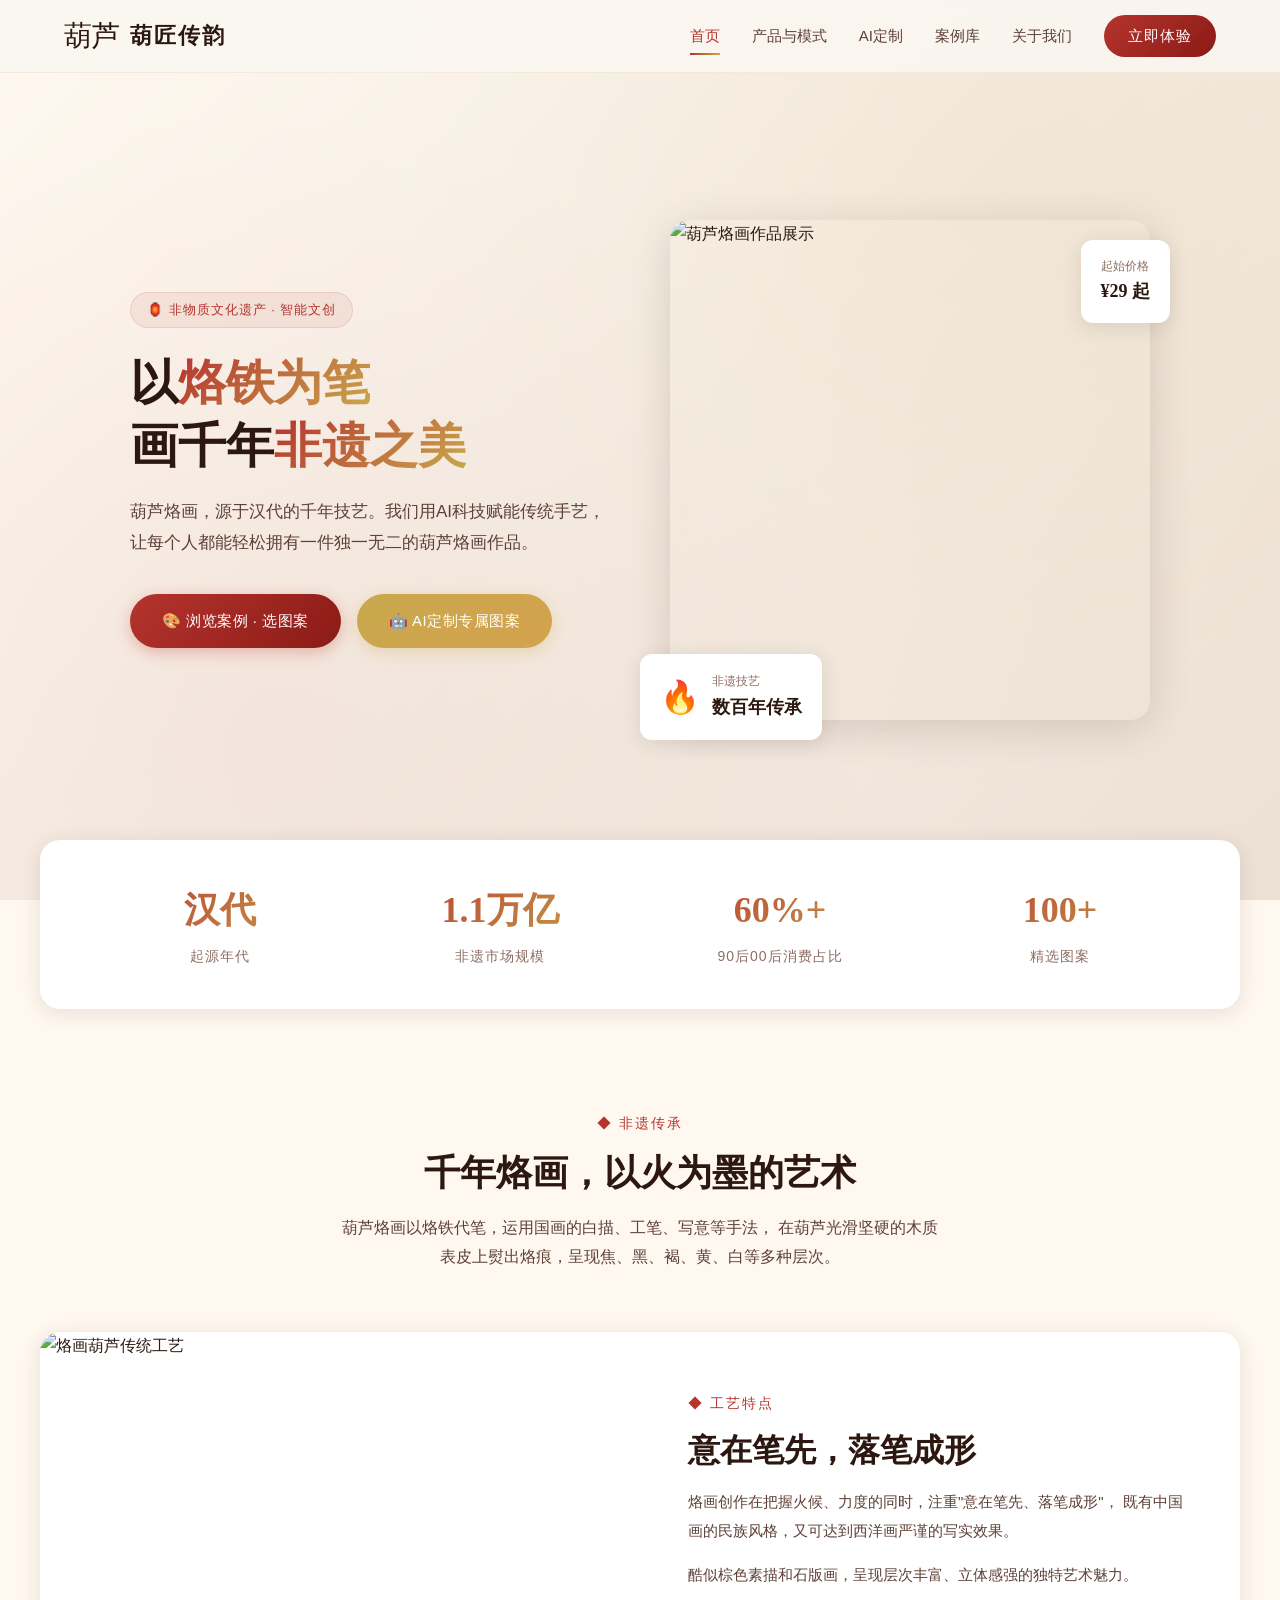
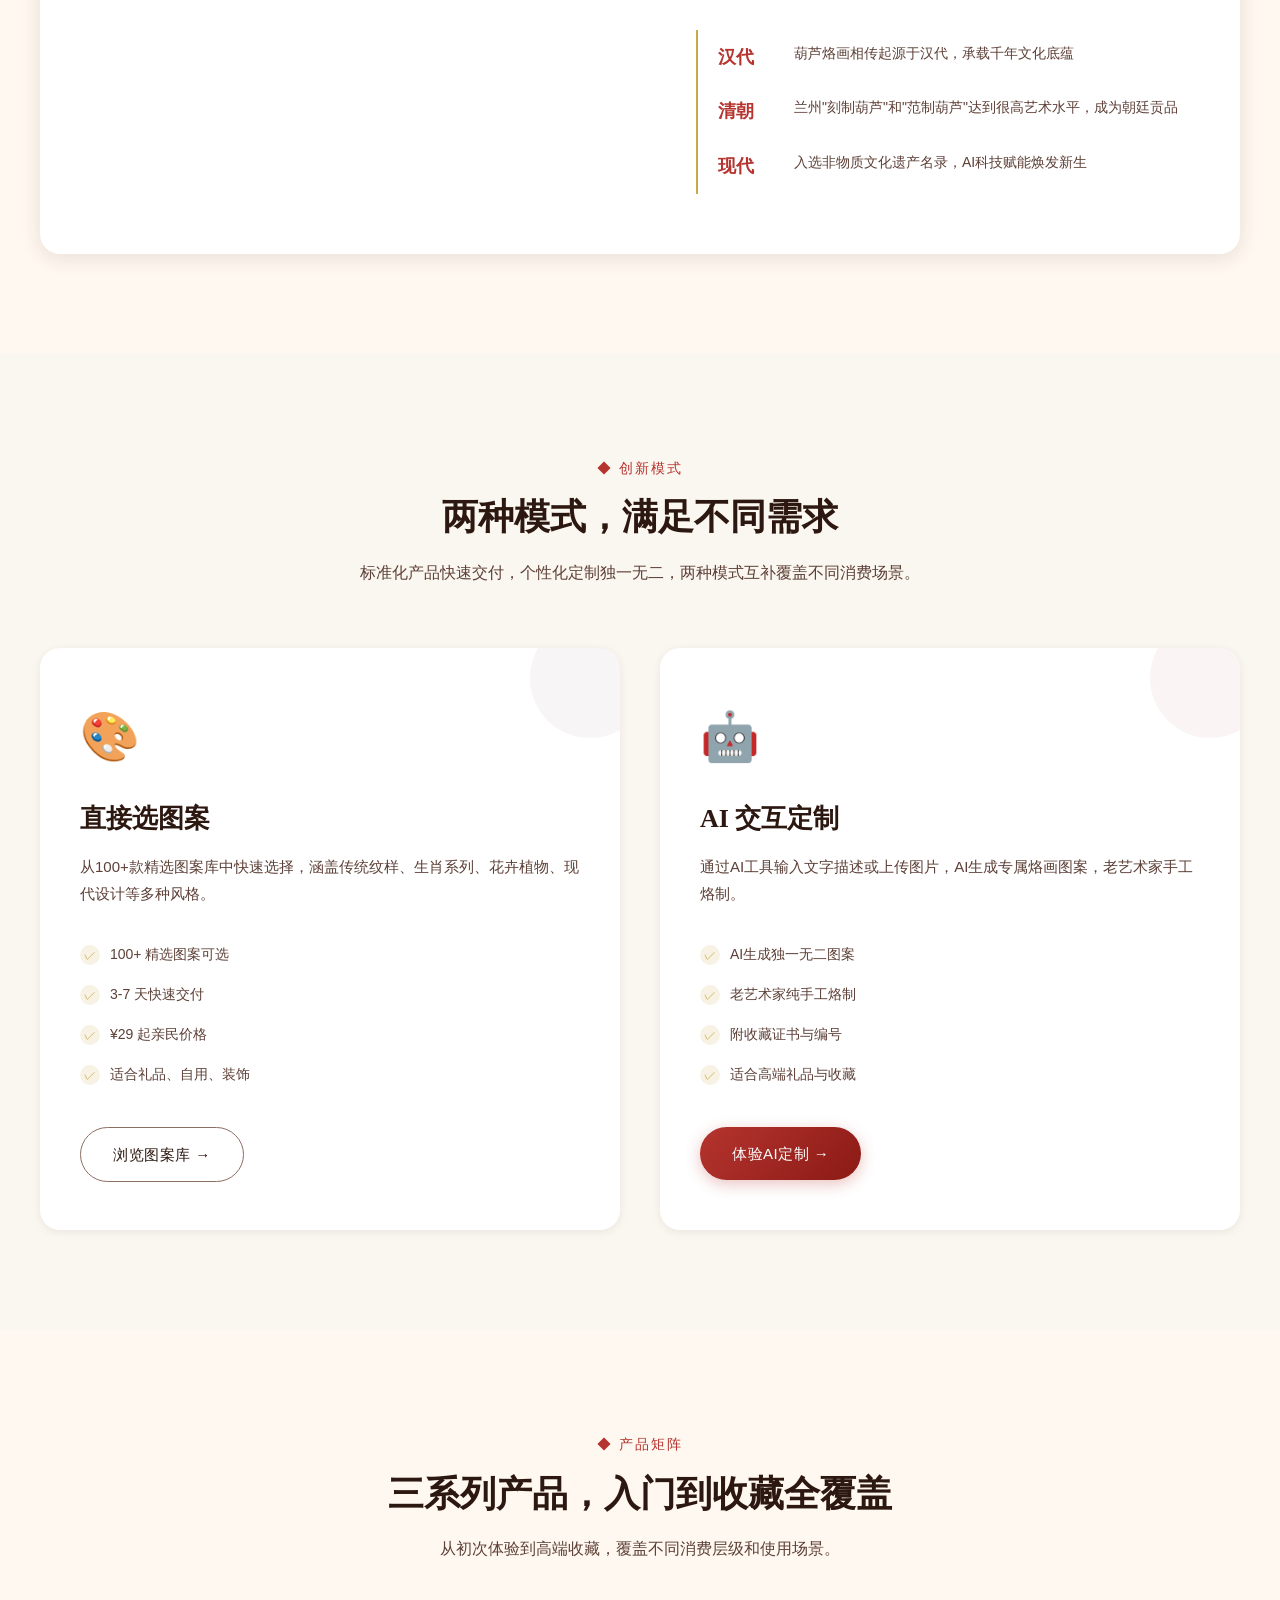
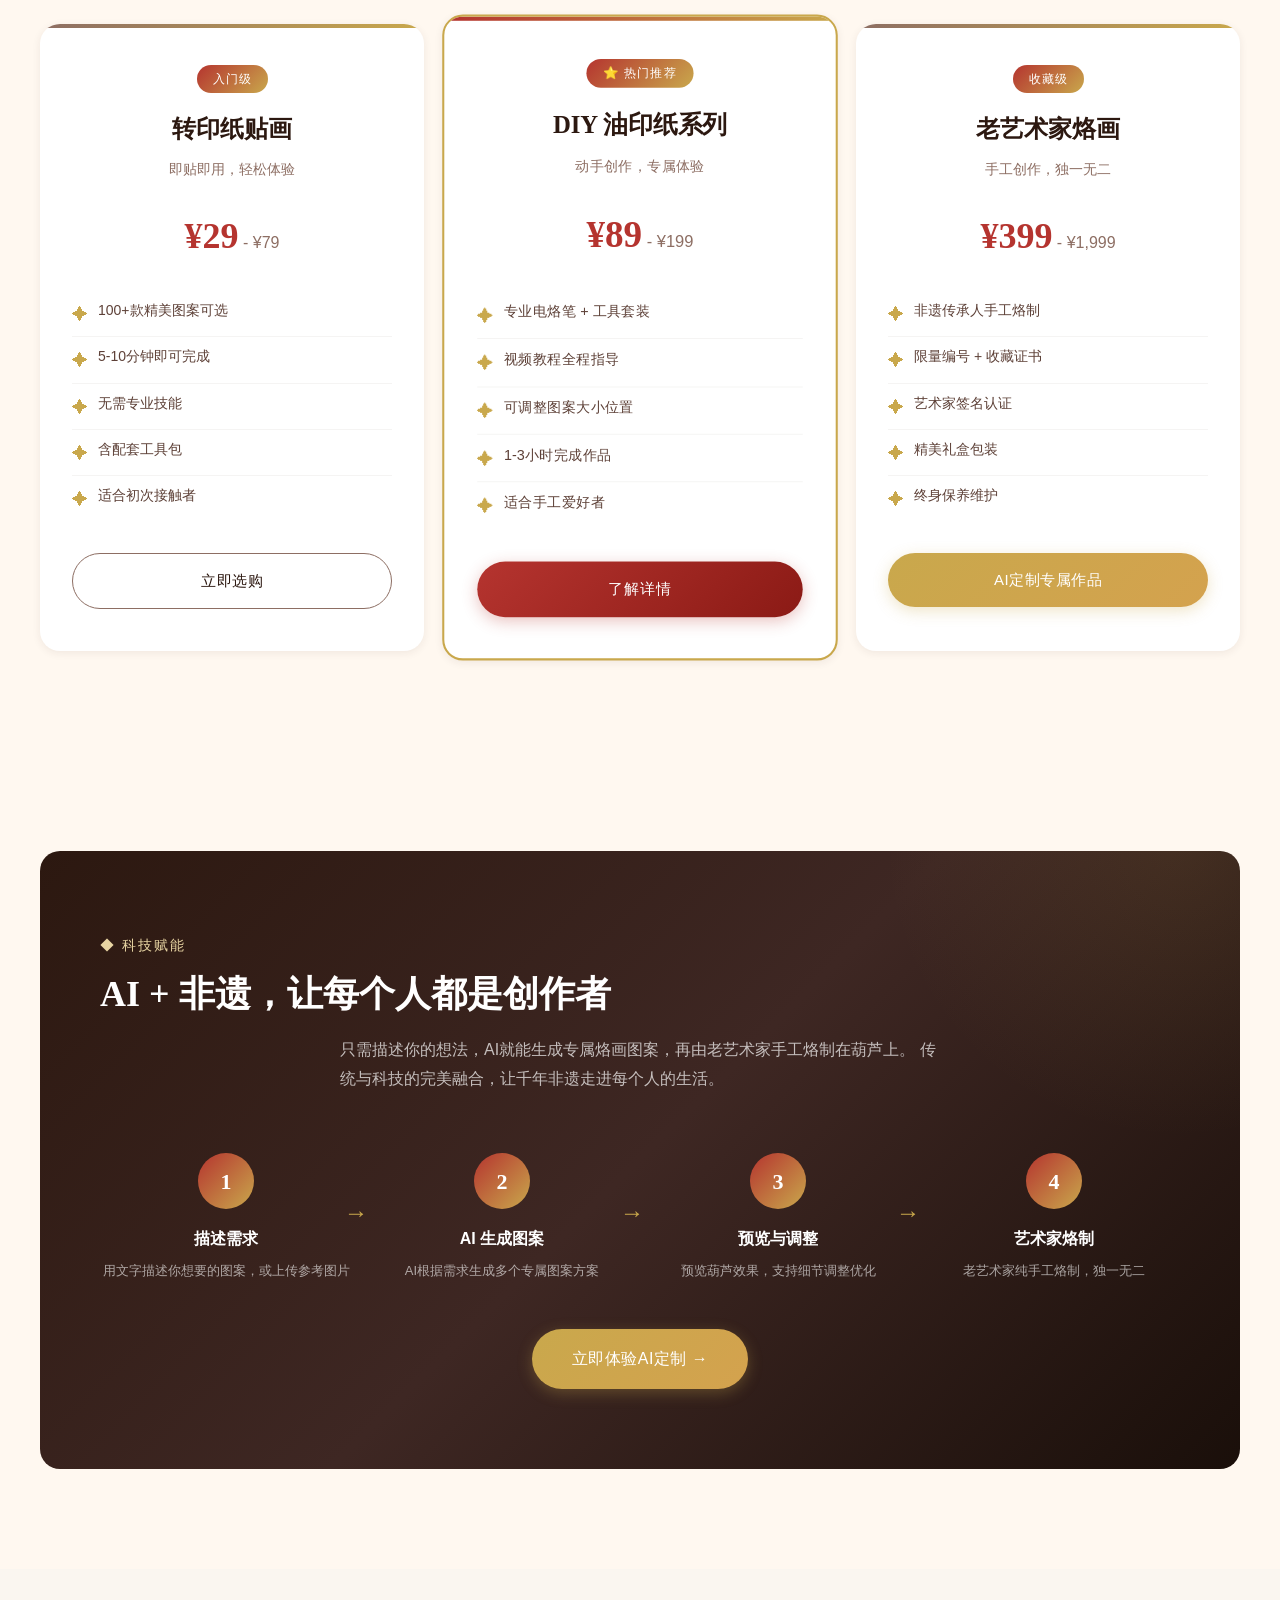
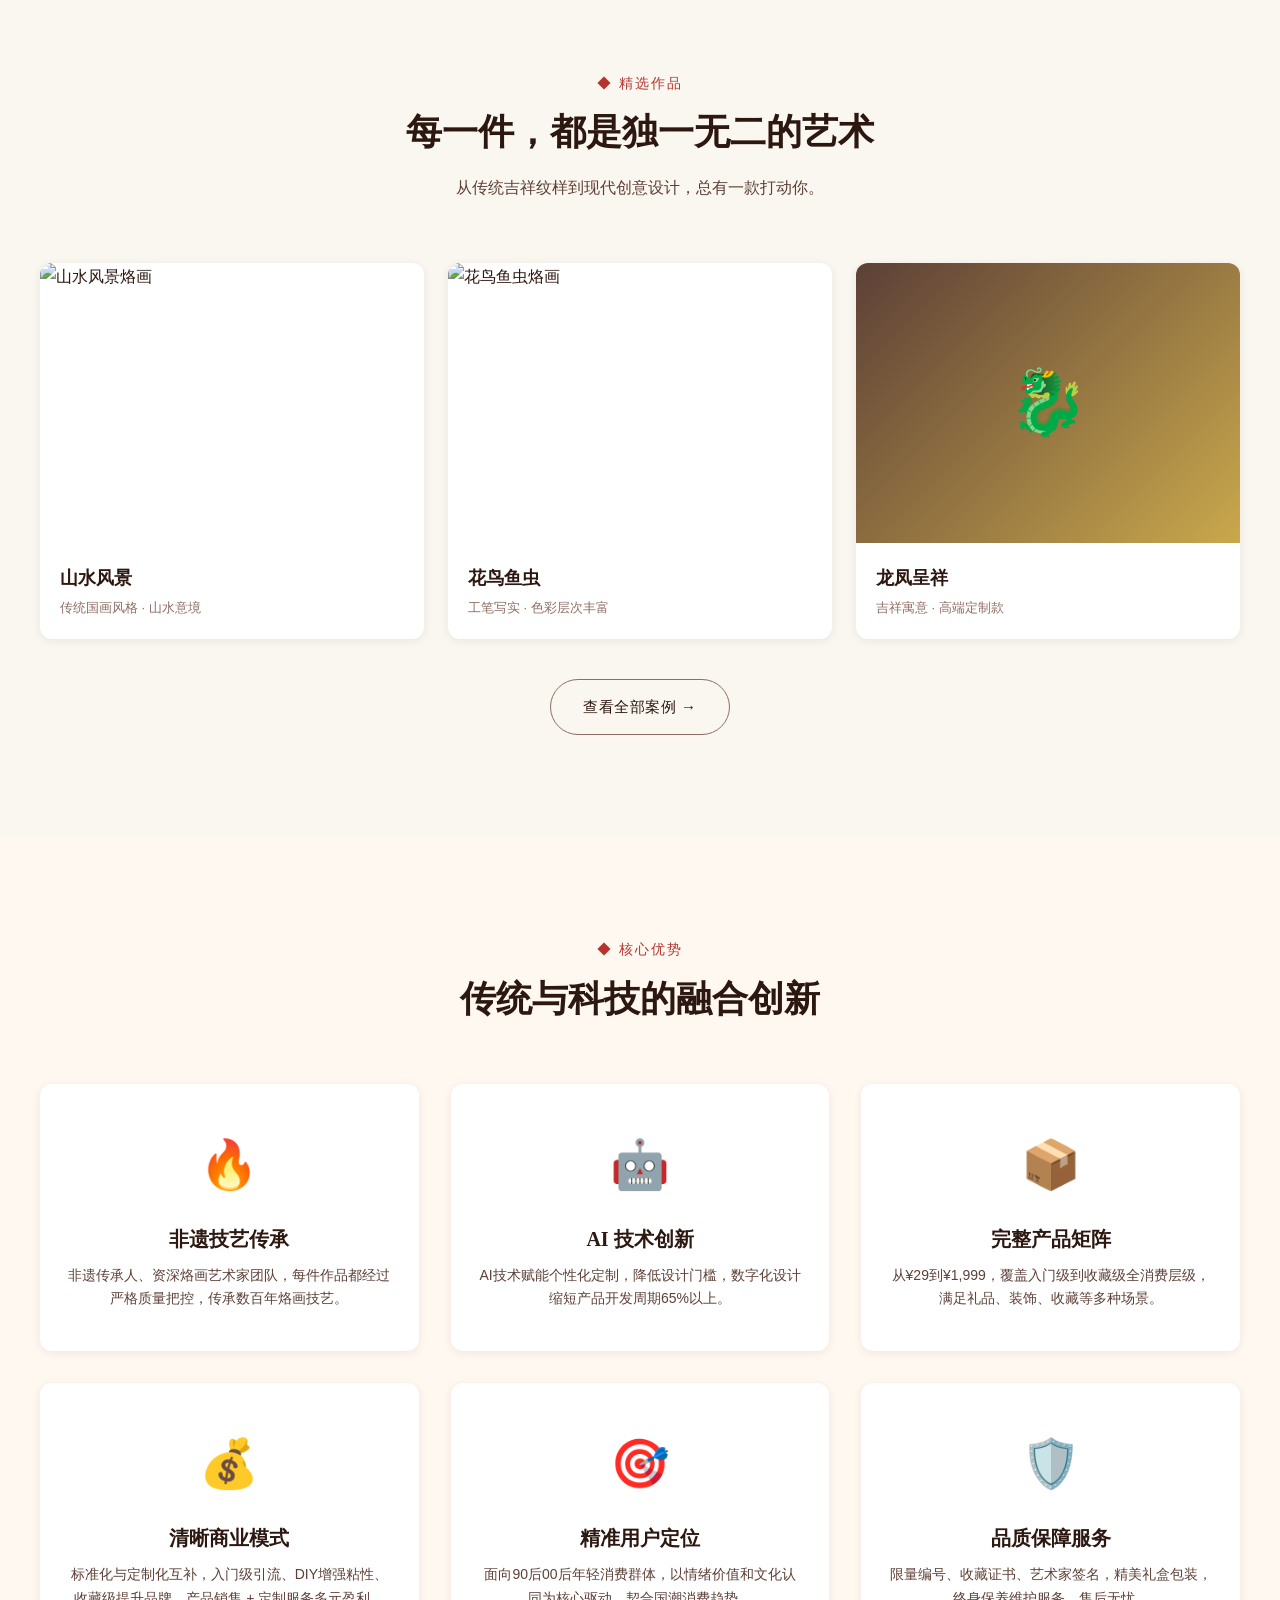
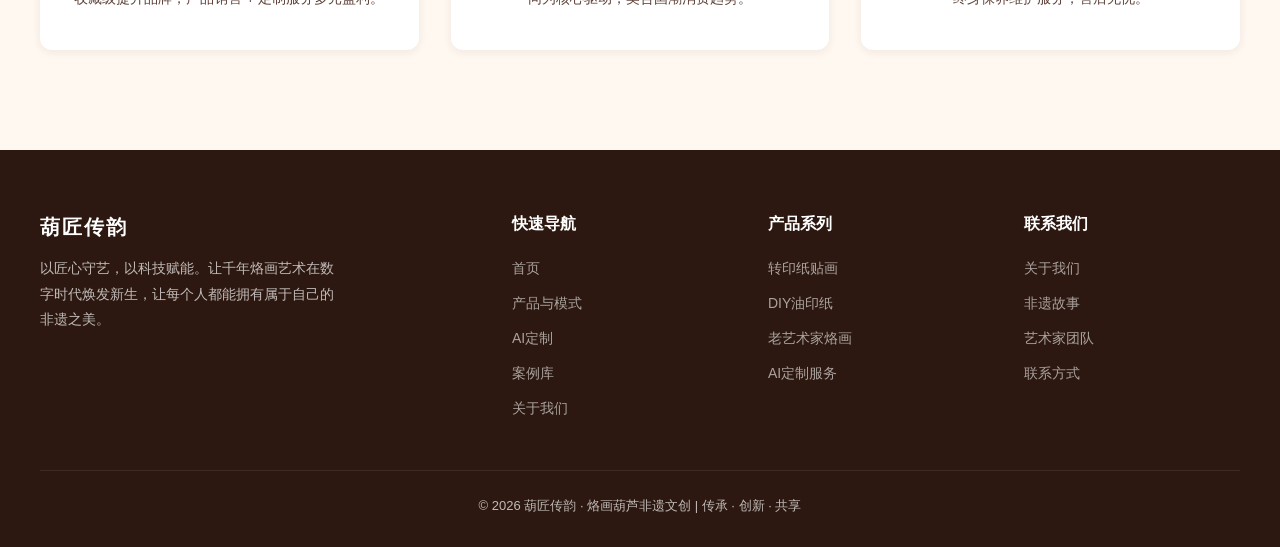
==== index.html @ 47df0117 "初始提交：葫匠传韵网站" ====
<!DOCTYPE html>
<html lang="zh-CN">
<head>
  <meta charset="UTF-8">
  <meta name="viewport" content="width=device-width, initial-scale=1.0">
  <title>烙画葫芦 - 葫匠传韵 | 千年非遗 科技焕新</title>
  <meta name="description" content="葫芦烙画，源于汉代的千年非遗技艺。以烙铁为笔、高温为墨，将传统技艺与AI科技融合，让每个人都能拥有属于自己的非遗之美。">
  <link rel="stylesheet" href="css/style.css">
</head>
<body>

  <!-- 导航栏 -->
  <nav class="navbar" id="navbar">
    <div class="nav-container">
      <a href="index.html" class="nav-logo">
        <span class="logo-icon">葫芦</span>
        <span class="logo-text">葫匠传韵</span>
      </a>
      <div class="nav-links" id="navLinks">
        <a href="index.html" class="active">首页</a>
        <a href="products.html">产品与模式</a>
        <a href="ai-custom.html">AI定制</a>
        <a href="gallery.html">案例库</a>
        <a href="about.html">关于我们</a>
        <a href="ai-custom.html" class="nav-cta">立即体验</a>
      </div>
      <div class="hamburger" id="hamburger">
        <span></span>
        <span></span>
        <span></span>
      </div>
    </div>
  </nav>
  <div class="overlay" id="overlay"></div>

  <!-- Hero 区域 -->
  <section class="hero">
    <div class="hero-container">
      <div class="hero-content">
        <div class="hero-tag">🏮 非物质文化遗产 · 智能文创</div>
        <h1 class="hero-title">
          以<span class="highlight">烙铁为笔</span><br>
          画千年<span class="highlight">非遗之美</span>
        </h1>
        <p class="hero-subtitle">
          葫芦烙画，源于汉代的千年技艺。我们用AI科技赋能传统手艺，
          让每个人都能轻松拥有一件独一无二的葫芦烙画作品。
        </p>
        <div class="hero-buttons">
          <a href="gallery.html" class="btn btn-primary">🎨 浏览案例 · 选图案</a>
          <a href="ai-custom.html" class="btn btn-gold">🤖 AI定制专属图案</a>
        </div>
      </div>
      <div class="hero-image">
        <div class="hero-image-main">
          <img src="images/Traditional_Chinese_gourd_pyro_2026-04-16T12-28-01.png" alt="葫芦烙画作品展示">
        </div>
        <div class="hero-float-card card-1">
          <span class="card-icon">🔥</span>
          <div>
            <div class="card-label">非遗技艺</div>
            <div class="card-value">数百年传承</div>
          </div>
        </div>
        <div class="hero-float-card card-2">
          <div class="card-label">起始价格</div>
          <div class="card-value">¥29 起</div>
        </div>
      </div>
    </div>
  </section>

  <!-- 数据统计 -->
  <div class="stats-bar">
    <div class="stat-item">
      <div class="stat-value">汉代</div>
      <div class="stat-label">起源年代</div>
    </div>
    <div class="stat-item">
      <div class="stat-value">1.1万亿</div>
      <div class="stat-label">非遗市场规模</div>
    </div>
    <div class="stat-item">
      <div class="stat-value">60%+</div>
      <div class="stat-label">90后00后消费占比</div>
    </div>
    <div class="stat-item">
      <div class="stat-value">100+</div>
      <div class="stat-label">精选图案</div>
    </div>
  </div>

  <!-- 非遗文化故事 -->
  <section class="section" id="heritage">
    <div class="section-container">
      <div class="section-header fade-in">
        <div class="section-tag">◆ 非遗传承</div>
        <h2 class="section-title">千年烙画，以火为墨的艺术</h2>
        <p class="section-desc">
          葫芦烙画以烙铁代笔，运用国画的白描、工笔、写意等手法，
          在葫芦光滑坚硬的木质表皮上熨出烙痕，呈现焦、黑、褐、黄、白等多种层次。
        </p>
      </div>

      <div class="heritage-story fade-in">
        <div class="heritage-image">
          <img src="images/Traditional_Chinese_gourd_pyro_2026-04-16T12-28-41.png" alt="烙画葫芦传统工艺">
        </div>
        <div class="heritage-content">
          <div class="section-tag">◆ 工艺特点</div>
          <h2>意在笔先，落笔成形</h2>
          <p>
            烙画创作在把握火候、力度的同时，注重"意在笔先、落笔成形"，
            既有中国画的民族风格，又可达到西洋画严谨的写实效果。
          </p>
          <p>
            酷似棕色素描和石版画，呈现层次丰富、立体感强的独特艺术魅力。
          </p>

          <div class="heritage-timeline">
            <div class="timeline-item">
              <span class="era">汉代</span>
              <span class="desc">葫芦烙画相传起源于汉代，承载千年文化底蕴</span>
            </div>
            <div class="timeline-item">
              <span class="era">清朝</span>
              <span class="desc">兰州"刻制葫芦"和"范制葫芦"达到很高艺术水平，成为朝廷贡品</span>
            </div>
            <div class="timeline-item">
              <span class="era">现代</span>
              <span class="desc">入选非物质文化遗产名录，AI科技赋能焕发新生</span>
            </div>
          </div>
        </div>
      </div>
    </div>
  </section>

  <!-- 双模式介绍 -->
  <section class="section" style="background: var(--ivory);">
    <div class="section-container">
      <div class="section-header fade-in">
        <div class="section-tag">◆ 创新模式</div>
        <h2 class="section-title">两种模式，满足不同需求</h2>
        <p class="section-desc">
          标准化产品快速交付，个性化定制独一无二，两种模式互补覆盖不同消费场景。
        </p>
      </div>

      <div class="mode-section">
        <div class="mode-card mode-traditional fade-in">
          <div class="mode-icon">🎨</div>
          <h3 class="mode-title">直接选图案</h3>
          <p class="mode-desc">
            从100+款精选图案库中快速选择，涵盖传统纹样、生肖系列、花卉植物、现代设计等多种风格。
          </p>
          <ul class="mode-features">
            <li><span class="check">✓</span> 100+ 精选图案可选</li>
            <li><span class="check">✓</span> 3-7 天快速交付</li>
            <li><span class="check">✓</span> ¥29 起亲民价格</li>
            <li><span class="check">✓</span> 适合礼品、自用、装饰</li>
          </ul>
          <a href="gallery.html" class="btn btn-outline">浏览图案库 →</a>
        </div>

        <div class="mode-card mode-ai fade-in">
          <div class="mode-icon">🤖</div>
          <h3 class="mode-title">AI 交互定制</h3>
          <p class="mode-desc">
            通过AI工具输入文字描述或上传图片，AI生成专属烙画图案，老艺术家手工烙制。
          </p>
          <ul class="mode-features">
            <li><span class="check">✓</span> AI生成独一无二图案</li>
            <li><span class="check">✓</span> 老艺术家纯手工烙制</li>
            <li><span class="check">✓</span> 附收藏证书与编号</li>
            <li><span class="check">✓</span> 适合高端礼品与收藏</li>
          </ul>
          <a href="ai-custom.html" class="btn btn-primary">体验AI定制 →</a>
        </div>
      </div>
    </div>
  </section>

  <!-- 三产品矩阵 -->
  <section class="section">
    <div class="section-container">
      <div class="section-header fade-in">
        <div class="section-tag">◆ 产品矩阵</div>
        <h2 class="section-title">三系列产品，入门到收藏全覆盖</h2>
        <p class="section-desc">
          从初次体验到高端收藏，覆盖不同消费层级和使用场景。
        </p>
      </div>

      <div class="product-tiers fade-in">
        <!-- 入门级 -->
        <div class="tier-card">
          <div class="tier-badge">入门级</div>
          <h3 class="tier-name">转印纸贴画</h3>
          <p class="tier-subtitle">即贴即用，轻松体验</p>
          <div class="tier-price">
            <span class="amount">¥29</span>
            <span class="range">- ¥79</span>
          </div>
          <ul class="tier-features">
            <li><span class="icon">✦</span> 100+款精美图案可选</li>
            <li><span class="icon">✦</span> 5-10分钟即可完成</li>
            <li><span class="icon">✦</span> 无需专业技能</li>
            <li><span class="icon">✦</span> 含配套工具包</li>
            <li><span class="icon">✦</span> 适合初次接触者</li>
          </ul>
          <a href="gallery.html" class="btn btn-outline" style="width:100%;justify-content:center;">立即选购</a>
        </div>

        <!-- DIY级 -->
        <div class="tier-card featured">
          <div class="tier-badge">⭐ 热门推荐</div>
          <h3 class="tier-name">DIY 油印纸系列</h3>
          <p class="tier-subtitle">动手创作，专属体验</p>
          <div class="tier-price">
            <span class="amount">¥89</span>
            <span class="range">- ¥199</span>
          </div>
          <ul class="tier-features">
            <li><span class="icon">✦</span> 专业电烙笔 + 工具套装</li>
            <li><span class="icon">✦</span> 视频教程全程指导</li>
            <li><span class="icon">✦</span> 可调整图案大小位置</li>
            <li><span class="icon">✦</span> 1-3小时完成作品</li>
            <li><span class="icon">✦</span> 适合手工爱好者</li>
          </ul>
          <a href="products.html" class="btn btn-primary" style="width:100%;justify-content:center;">了解详情</a>
        </div>

        <!-- 收藏级 -->
        <div class="tier-card">
          <div class="tier-badge">收藏级</div>
          <h3 class="tier-name">老艺术家烙画</h3>
          <p class="tier-subtitle">手工创作，独一无二</p>
          <div class="tier-price">
            <span class="amount">¥399</span>
            <span class="range">- ¥1,999</span>
          </div>
          <ul class="tier-features">
            <li><span class="icon">✦</span> 非遗传承人手工烙制</li>
            <li><span class="icon">✦</span> 限量编号 + 收藏证书</li>
            <li><span class="icon">✦</span> 艺术家签名认证</li>
            <li><span class="icon">✦</span> 精美礼盒包装</li>
            <li><span class="icon">✦</span> 终身保养维护</li>
          </ul>
          <a href="ai-custom.html" class="btn btn-gold" style="width:100%;justify-content:center;">AI定制专属作品</a>
        </div>
      </div>
    </div>
  </section>

  <!-- AI定制体验预览 -->
  <section class="section">
    <div class="section-container">
      <div class="ai-experience fade-in">
        <div class="section-tag">◆ 科技赋能</div>
        <h2 class="section-title">AI + 非遗，让每个人都是创作者</h2>
        <p class="section-desc">
          只需描述你的想法，AI就能生成专属烙画图案，再由老艺术家手工烙制在葫芦上。
          传统与科技的完美融合，让千年非遗走进每个人的生活。
        </p>

        <div class="ai-flow">
          <div class="ai-flow-step">
            <div class="step-num">1</div>
            <div class="step-title">描述需求</div>
            <div class="step-desc">用文字描述你想要的图案，或上传参考图片</div>
          </div>
          <div class="ai-flow-step">
            <div class="step-num">2</div>
            <div class="step-title">AI 生成图案</div>
            <div class="step-desc">AI根据需求生成多个专属图案方案</div>
          </div>
          <div class="ai-flow-step">
            <div class="step-num">3</div>
            <div class="step-title">预览与调整</div>
            <div class="step-desc">预览葫芦效果，支持细节调整优化</div>
          </div>
          <div class="ai-flow-step">
            <div class="step-num">4</div>
            <div class="step-title">艺术家烙制</div>
            <div class="step-desc">老艺术家纯手工烙制，独一无二</div>
          </div>
        </div>

        <div style="text-align:center;margin-top:48px;">
          <a href="ai-custom.html" class="btn btn-gold" style="font-size:16px;padding:16px 40px;">立即体验AI定制 →</a>
        </div>
      </div>
    </div>
  </section>

  <!-- 精选案例 -->
  <section class="section" style="background: var(--ivory);">
    <div class="section-container">
      <div class="section-header fade-in">
        <div class="section-tag">◆ 精选作品</div>
        <h2 class="section-title">每一件，都是独一无二的艺术</h2>
        <p class="section-desc">
          从传统吉祥纹样到现代创意设计，总有一款打动你。
        </p>
      </div>

      <div class="gallery-grid fade-in">
        <div class="gallery-item">
          <div class="image">
            <img src="images/Traditional_Chinese_gourd_pyro_2026-04-16T12-28-01.png" alt="山水风景烙画">
            <div class="overlay">
              <a href="gallery.html" class="btn btn-primary">查看详情</a>
            </div>
          </div>
          <div class="info">
            <h3>山水风景</h3>
            <p>传统国画风格 · 山水意境</p>
          </div>
        </div>
        <div class="gallery-item">
          <div class="image">
            <img src="images/Traditional_Chinese_gourd_pyro_2026-04-16T12-28-41.png" alt="花鸟鱼虫烙画">
            <div class="overlay">
              <a href="gallery.html" class="btn btn-primary">查看详情</a>
            </div>
          </div>
          <div class="info">
            <h3>花鸟鱼虫</h3>
            <p>工笔写实 · 色彩层次丰富</p>
          </div>
        </div>
        <div class="gallery-item">
          <div class="image" style="background:linear-gradient(135deg, var(--brown), var(--gold));display:flex;align-items:center;justify-content:center;">
            <span style="font-size:64px;">🐉</span>
          </div>
          <div class="info">
            <h3>龙凤呈祥</h3>
            <p>吉祥寓意 · 高端定制款</p>
          </div>
        </div>
      </div>

      <div style="text-align:center;margin-top:40px;" class="fade-in">
        <a href="gallery.html" class="btn btn-outline">查看全部案例 →</a>
      </div>
    </div>
  </section>

  <!-- 为什么选择我们 -->
  <section class="section">
    <div class="section-container">
      <div class="section-header fade-in">
        <div class="section-tag">◆ 核心优势</div>
        <h2 class="section-title">传统与科技的融合创新</h2>
      </div>

      <div class="feature-grid fade-in">
        <div class="feature-card">
          <div class="icon">🔥</div>
          <h3>非遗技艺传承</h3>
          <p>非遗传承人、资深烙画艺术家团队，每件作品都经过严格质量把控，传承数百年烙画技艺。</p>
        </div>
        <div class="feature-card">
          <div class="icon">🤖</div>
          <h3>AI 技术创新</h3>
          <p>AI技术赋能个性化定制，降低设计门槛，数字化设计缩短产品开发周期65%以上。</p>
        </div>
        <div class="feature-card">
          <div class="icon">📦</div>
          <h3>完整产品矩阵</h3>
          <p>从¥29到¥1,999，覆盖入门级到收藏级全消费层级，满足礼品、装饰、收藏等多种场景。</p>
        </div>
        <div class="feature-card">
          <div class="icon">💰</div>
          <h3>清晰商业模式</h3>
          <p>标准化与定制化互补，入门级引流、DIY增强粘性、收藏级提升品牌，产品销售 + 定制服务多元盈利。</p>
        </div>
        <div class="feature-card">
          <div class="icon">🎯</div>
          <h3>精准用户定位</h3>
          <p>面向90后00后年轻消费群体，以情绪价值和文化认同为核心驱动，契合国潮消费趋势。</p>
        </div>
        <div class="feature-card">
          <div class="icon">🛡️</div>
          <h3>品质保障服务</h3>
          <p>限量编号、收藏证书、艺术家签名，精美礼盒包装，终身保养维护服务，售后无忧。</p>
        </div>
      </div>
    </div>
  </section>

  <!-- 页脚 -->
  <footer class="footer">
    <div class="footer-container">
      <div class="footer-brand">
        <div class="logo-text">葫匠传韵</div>
        <p>以匠心守艺，以科技赋能。让千年烙画艺术在数字时代焕发新生，让每个人都能拥有属于自己的非遗之美。</p>
      </div>
      <div>
        <h4>快速导航</h4>
        <ul class="footer-links">
          <li><a href="index.html">首页</a></li>
          <li><a href="products.html">产品与模式</a></li>
          <li><a href="ai-custom.html">AI定制</a></li>
          <li><a href="gallery.html">案例库</a></li>
          <li><a href="about.html">关于我们</a></li>
        </ul>
      </div>
      <div>
        <h4>产品系列</h4>
        <ul class="footer-links">
          <li><a href="products.html">转印纸贴画</a></li>
          <li><a href="products.html">DIY油印纸</a></li>
          <li><a href="products.html">老艺术家烙画</a></li>
          <li><a href="ai-custom.html">AI定制服务</a></li>
        </ul>
      </div>
      <div>
        <h4>联系我们</h4>
        <ul class="footer-links">
          <li><a href="about.html">关于我们</a></li>
          <li><a href="about.html">非遗故事</a></li>
          <li><a href="about.html">艺术家团队</a></li>
          <li><a href="about.html">联系方式</a></li>
        </ul>
      </div>
    </div>
    <div class="footer-bottom">
      <p>© 2026 葫匠传韵 · 烙画葫芦非遗文创 | 传承 · 创新 · 共享</p>
    </div>
  </footer>

  <script>
    // 导航栏滚动效果
    const navbar = document.getElementById('navbar');
    window.addEventListener('scroll', () => {
      navbar.classList.toggle('scrolled', window.scrollY > 50);
    });

    // 移动端菜单
    const hamburger = document.getElementById('hamburger');
    const navLinks = document.getElementById('navLinks');
    const overlay = document.getElementById('overlay');

    hamburger.addEventListener('click', () => {
      hamburger.classList.toggle('active');
      navLinks.classList.toggle('open');
      overlay.classList.toggle('active');
    });

    overlay.addEventListener('click', () => {
      hamburger.classList.remove('active');
      navLinks.classList.remove('open');
      overlay.classList.remove('active');
    });

    // 点击导航链接关闭菜单
    navLinks.querySelectorAll('a').forEach(link => {
      link.addEventListener('click', () => {
        hamburger.classList.remove('active');
        navLinks.classList.remove('open');
        overlay.classList.remove('active');
      });
    });

    // 滚动动画
    const observer = new IntersectionObserver((entries) => {
      entries.forEach(entry => {
        if (entry.isIntersecting) {
          entry.target.classList.add('visible');
        }
      });
    }, { threshold: 0.1 });

    document.querySelectorAll('.fade-in').forEach(el => observer.observe(el));
  </script>

</body>
</html>
---- css/style.css ----
/* ==========================================
   烙画葫芦 - 葫匠传韵 官网样式
   国潮亲和风 · 手机端优先
   ========================================== */

/* ---------- CSS 变量 ---------- */
:root {
  --cinnabar: #B5342F;        /* 朱砂红 */
  --cinnabar-dark: #8B1A15;
  --gold: #C9A84C;            /* 烙金 */
  --gold-light: #E8D5A3;
  --brown-dark: #3E2723;      /* 深棕 */
  --brown: #5D4037;
  --brown-light: #8D6E63;
  --amber: #D4A24E;
  --cream: #FFF8F0;           /* 米白 */
  --cream-warm: #F5EDE3;
  --ivory: #FAF6F0;
  --charcoal: #2C1810;
  --text-primary: #2C1810;
  --text-secondary: #5D4037;
  --text-light: #8D6E63;
  --white: #FFFFFF;
  --shadow-sm: 0 2px 8px rgba(62, 39, 35, 0.08);
  --shadow-md: 0 4px 20px rgba(62, 39, 35, 0.12);
  --shadow-lg: 0 8px 40px rgba(62, 39, 35, 0.16);
  --radius-sm: 8px;
  --radius-md: 12px;
  --radius-lg: 20px;
  --radius-full: 9999px;
  --font-cn: 'Noto Serif SC', 'STSong', 'SimSun', serif;
  --font-sans: 'Noto Sans SC', 'PingFang SC', 'Microsoft YaHei', sans-serif;
  --max-width: 1200px;
  --transition: all 0.3s cubic-bezier(0.4, 0, 0.2, 1);
}

/* ---------- Reset ---------- */
*, *::before, *::after {
  margin: 0;
  padding: 0;
  box-sizing: border-box;
}

html {
  scroll-behavior: smooth;
  font-size: 16px;
}

body {
  font-family: var(--font-sans);
  color: var(--text-primary);
  background: var(--cream);
  line-height: 1.7;
  overflow-x: hidden;
}

a {
  text-decoration: none;
  color: inherit;
  transition: var(--transition);
}

img {
  max-width: 100%;
  height: auto;
  display: block;
}

ul, ol {
  list-style: none;
}

/* ---------- 字体加载 ---------- */
@import url('https://fonts.googleapis.com/css2?family=Noto+Serif+SC:wght@400;500;600;700&family=Noto+Sans+SC:wght@300;400;500;700&display=swap');

/* ---------- 通用组件 ---------- */

/* 导航栏 */
.navbar {
  position: fixed;
  top: 0;
  left: 0;
  right: 0;
  z-index: 1000;
  background: rgba(250, 246, 240, 0.92);
  backdrop-filter: blur(20px);
  -webkit-backdrop-filter: blur(20px);
  border-bottom: 1px solid rgba(201, 168, 76, 0.15);
  transition: var(--transition);
}

.navbar.scrolled {
  background: rgba(250, 246, 240, 0.98);
  box-shadow: var(--shadow-sm);
}

.nav-container {
  max-width: var(--max-width);
  margin: 0 auto;
  padding: 0 24px;
  display: flex;
  align-items: center;
  justify-content: space-between;
  height: 72px;
}

.nav-logo {
  display: flex;
  align-items: center;
  gap: 10px;
}

.nav-logo .logo-icon {
  font-size: 28px;
}

.nav-logo .logo-text {
  font-family: var(--font-cn);
  font-size: 22px;
  font-weight: 700;
  color: var(--charcoal);
  letter-spacing: 2px;
}

.nav-links {
  display: flex;
  align-items: center;
  gap: 32px;
}

.nav-links a {
  font-size: 15px;
  font-weight: 500;
  color: var(--text-secondary);
  position: relative;
  padding: 4px 0;
}

.nav-links a:hover,
.nav-links a.active {
  color: var(--cinnabar);
}

.nav-links a::after {
  content: '';
  position: absolute;
  bottom: -2px;
  left: 0;
  width: 0;
  height: 2px;
  background: linear-gradient(90deg, var(--cinnabar), var(--gold));
  transition: width 0.3s ease;
}

.nav-links a:hover::after,
.nav-links a.active::after {
  width: 100%;
}

.nav-cta {
  background: linear-gradient(135deg, var(--cinnabar), var(--cinnabar-dark)) !important;
  color: var(--white) !important;
  padding: 8px 24px !important;
  border-radius: var(--radius-full) !important;
  font-weight: 500 !important;
  letter-spacing: 1px;
}

.nav-cta::after {
  display: none !important;
}

.nav-cta:hover {
  transform: translateY(-1px);
  box-shadow: 0 4px 15px rgba(181, 52, 47, 0.35);
}

/* 汉堡菜单 */
.hamburger {
  display: none;
  flex-direction: column;
  gap: 5px;
  cursor: pointer;
  padding: 8px;
  z-index: 1001;
}

.hamburger span {
  display: block;
  width: 24px;
  height: 2px;
  background: var(--charcoal);
  transition: var(--transition);
  border-radius: 2px;
}

.hamburger.active span:nth-child(1) {
  transform: rotate(45deg) translate(5px, 5px);
}

.hamburger.active span:nth-child(2) {
  opacity: 0;
}

.hamburger.active span:nth-child(3) {
  transform: rotate(-45deg) translate(5px, -5px);
}

/* Hero 区域 */
.hero {
  position: relative;
  min-height: 100vh;
  display: flex;
  align-items: center;
  overflow: hidden;
  background: linear-gradient(135deg, #FFF8F0 0%, #F5EDE3 50%, #EDE0D4 100%);
}

.hero::before {
  content: '';
  position: absolute;
  top: 0;
  left: 0;
  right: 0;
  bottom: 0;
  background: 
    radial-gradient(circle at 80% 20%, rgba(201, 168, 76, 0.08) 0%, transparent 50%),
    radial-gradient(circle at 20% 80%, rgba(181, 52, 47, 0.05) 0%, transparent 50%);
  pointer-events: none;
}

.hero-container {
  max-width: var(--max-width);
  margin: 0 auto;
  padding: 120px 24px 80px;
  display: grid;
  grid-template-columns: 1fr 1fr;
  gap: 60px;
  align-items: center;
  position: relative;
  z-index: 1;
}

.hero-content {
  animation: fadeInUp 0.8s ease;
}

.hero-tag {
  display: inline-flex;
  align-items: center;
  gap: 8px;
  background: rgba(181, 52, 47, 0.08);
  color: var(--cinnabar);
  padding: 6px 16px;
  border-radius: var(--radius-full);
  font-size: 13px;
  font-weight: 500;
  letter-spacing: 1px;
  margin-bottom: 24px;
  border: 1px solid rgba(181, 52, 47, 0.12);
}

.hero-title {
  font-family: var(--font-cn);
  font-size: 48px;
  font-weight: 700;
  color: var(--charcoal);
  line-height: 1.3;
  margin-bottom: 20px;
}

.hero-title .highlight {
  background: linear-gradient(135deg, var(--cinnabar), var(--gold));
  -webkit-background-clip: text;
  -webkit-text-fill-color: transparent;
  background-clip: text;
}

.hero-subtitle {
  font-size: 17px;
  color: var(--text-secondary);
  line-height: 1.8;
  margin-bottom: 36px;
  max-width: 480px;
}

.hero-buttons {
  display: flex;
  gap: 16px;
  flex-wrap: wrap;
}

/* 按钮样式 */
.btn {
  display: inline-flex;
  align-items: center;
  gap: 8px;
  padding: 14px 32px;
  border-radius: var(--radius-full);
  font-size: 15px;
  font-weight: 500;
  cursor: pointer;
  border: none;
  transition: var(--transition);
  letter-spacing: 0.5px;
}

.btn-primary {
  background: linear-gradient(135deg, var(--cinnabar), var(--cinnabar-dark));
  color: var(--white);
  box-shadow: 0 4px 15px rgba(181, 52, 47, 0.3);
}

.btn-primary:hover {
  transform: translateY(-2px);
  box-shadow: 0 6px 25px rgba(181, 52, 47, 0.4);
}

.btn-outline {
  background: transparent;
  color: var(--text-primary);
  border: 1.5px solid var(--brown-light);
}

.btn-outline:hover {
  border-color: var(--cinnabar);
  color: var(--cinnabar);
  transform: translateY(-2px);
}

.btn-gold {
  background: linear-gradient(135deg, var(--gold), var(--amber));
  color: var(--white);
  box-shadow: 0 4px 15px rgba(201, 168, 76, 0.3);
}

.btn-gold:hover {
  transform: translateY(-2px);
  box-shadow: 0 6px 25px rgba(201, 168, 76, 0.4);
}

/* Hero图片区域 */
.hero-image {
  position: relative;
  animation: fadeInUp 0.8s ease 0.2s both;
}

.hero-image-main {
  width: 100%;
  border-radius: var(--radius-lg);
  overflow: hidden;
  box-shadow: var(--shadow-lg);
}

.hero-image-main img {
  width: 100%;
  height: 500px;
  object-fit: cover;
}

.hero-float-card {
  position: absolute;
  background: var(--white);
  border-radius: var(--radius-md);
  padding: 16px 20px;
  box-shadow: var(--shadow-md);
  animation: float 3s ease-in-out infinite;
}

.hero-float-card.card-1 {
  bottom: -20px;
  left: -30px;
  display: flex;
  align-items: center;
  gap: 12px;
}

.hero-float-card.card-2 {
  top: 20px;
  right: -20px;
  text-align: center;
}

.hero-float-card .card-icon {
  font-size: 32px;
}

.hero-float-card .card-label {
  font-size: 12px;
  color: var(--text-light);
}

.hero-float-card .card-value {
  font-family: var(--font-cn);
  font-size: 18px;
  font-weight: 700;
  color: var(--charcoal);
}

/* 统计条 */
.stats-bar {
  background: var(--white);
  border-radius: var(--radius-lg);
  padding: 40px 60px;
  display: grid;
  grid-template-columns: repeat(4, 1fr);
  gap: 40px;
  box-shadow: var(--shadow-md);
  margin-top: -60px;
  position: relative;
  z-index: 10;
  max-width: var(--max-width);
  left: 50%;
  transform: translateX(-50%);
}

.stat-item {
  text-align: center;
}

.stat-value {
  font-family: var(--font-cn);
  font-size: 36px;
  font-weight: 700;
  background: linear-gradient(135deg, var(--cinnabar), var(--gold));
  -webkit-background-clip: text;
  -webkit-text-fill-color: transparent;
  background-clip: text;
}

.stat-label {
  font-size: 14px;
  color: var(--text-light);
  margin-top: 4px;
  letter-spacing: 1px;
}

/* 区块通用 */
.section {
  padding: 100px 24px;
}

.section-header {
  text-align: center;
  margin-bottom: 60px;
}

.section-tag {
  display: inline-flex;
  align-items: center;
  gap: 6px;
  color: var(--cinnabar);
  font-size: 14px;
  font-weight: 500;
  letter-spacing: 2px;
  text-transform: uppercase;
  margin-bottom: 12px;
}

.section-title {
  font-family: var(--font-cn);
  font-size: 36px;
  font-weight: 700;
  color: var(--charcoal);
  margin-bottom: 16px;
  line-height: 1.4;
}

.section-desc {
  font-size: 16px;
  color: var(--text-secondary);
  max-width: 600px;
  margin: 0 auto;
  line-height: 1.8;
}

.section-container {
  max-width: var(--max-width);
  margin: 0 auto;
}

/* 装饰分隔线 */
.divider {
  text-align: center;
  margin: 0 auto;
  position: relative;
  width: 80px;
  height: 3px;
  background: linear-gradient(90deg, var(--cinnabar), var(--gold));
  border-radius: 2px;
}

.divider::before {
  content: '◆';
  position: absolute;
  top: 50%;
  left: 50%;
  transform: translate(-50%, -50%);
  font-size: 10px;
  color: var(--gold);
  background: var(--cream);
  padding: 0 8px;
}

/* 卡片 */
.card {
  background: var(--white);
  border-radius: var(--radius-md);
  overflow: hidden;
  box-shadow: var(--shadow-sm);
  transition: var(--transition);
}

.card:hover {
  transform: translateY(-4px);
  box-shadow: var(--shadow-md);
}

.card-image {
  width: 100%;
  height: 240px;
  overflow: hidden;
}

.card-image img {
  width: 100%;
  height: 100%;
  object-fit: cover;
  transition: transform 0.5s ease;
}

.card:hover .card-image img {
  transform: scale(1.05);
}

.card-body {
  padding: 24px;
}

.card-tag {
  display: inline-block;
  background: rgba(181, 52, 47, 0.08);
  color: var(--cinnabar);
  padding: 4px 12px;
  border-radius: var(--radius-full);
  font-size: 12px;
  font-weight: 500;
  margin-bottom: 12px;
}

.card-title {
  font-family: var(--font-cn);
  font-size: 20px;
  font-weight: 600;
  color: var(--charcoal);
  margin-bottom: 8px;
}

.card-text {
  font-size: 14px;
  color: var(--text-secondary);
  line-height: 1.7;
}

.card-price {
  display: flex;
  align-items: baseline;
  gap: 8px;
  margin-top: 16px;
}

.card-price .price {
  font-family: var(--font-cn);
  font-size: 24px;
  font-weight: 700;
  color: var(--cinnabar);
}

.card-price .unit {
  font-size: 13px;
  color: var(--text-light);
}

/* 产品阶梯展示 */
.product-tiers {
  display: grid;
  grid-template-columns: repeat(3, 1fr);
  gap: 24px;
}

.tier-card {
  background: var(--white);
  border-radius: var(--radius-lg);
  padding: 40px 32px;
  text-align: center;
  box-shadow: var(--shadow-sm);
  transition: var(--transition);
  position: relative;
  overflow: hidden;
}

.tier-card::before {
  content: '';
  position: absolute;
  top: 0;
  left: 0;
  right: 0;
  height: 4px;
  background: linear-gradient(90deg, var(--brown-light), var(--gold));
}

.tier-card.featured {
  border: 2px solid var(--gold);
  transform: scale(1.03);
}

.tier-card.featured::before {
  background: linear-gradient(90deg, var(--cinnabar), var(--gold));
  height: 4px;
}

.tier-card:hover {
  transform: translateY(-4px);
  box-shadow: var(--shadow-md);
}

.tier-card.featured:hover {
  transform: scale(1.03) translateY(-4px);
}

.tier-badge {
  display: inline-block;
  background: linear-gradient(135deg, var(--cinnabar), var(--gold));
  color: var(--white);
  padding: 4px 16px;
  border-radius: var(--radius-full);
  font-size: 12px;
  font-weight: 500;
  letter-spacing: 1px;
  margin-bottom: 16px;
}

.tier-name {
  font-family: var(--font-cn);
  font-size: 24px;
  font-weight: 700;
  color: var(--charcoal);
  margin-bottom: 8px;
}

.tier-subtitle {
  font-size: 14px;
  color: var(--text-light);
  margin-bottom: 24px;
}

.tier-price {
  margin-bottom: 24px;
}

.tier-price .amount {
  font-family: var(--font-cn);
  font-size: 36px;
  font-weight: 700;
  color: var(--cinnabar);
}

.tier-price .range {
  font-size: 16px;
  color: var(--text-light);
}

.tier-features {
  text-align: left;
  margin-bottom: 32px;
}

.tier-features li {
  display: flex;
  align-items: flex-start;
  gap: 10px;
  padding: 8px 0;
  font-size: 14px;
  color: var(--text-secondary);
  border-bottom: 1px solid rgba(93, 64, 55, 0.06);
}

.tier-features li:last-child {
  border-bottom: none;
}

.tier-features li .icon {
  flex-shrink: 0;
  color: var(--gold);
  font-size: 16px;
  margin-top: 2px;
}

/* 模式对比 */
.mode-section {
  display: grid;
  grid-template-columns: 1fr 1fr;
  gap: 40px;
  margin-top: 60px;
}

.mode-card {
  background: var(--white);
  border-radius: var(--radius-lg);
  padding: 48px 40px;
  box-shadow: var(--shadow-sm);
  transition: var(--transition);
  position: relative;
  overflow: hidden;
}

.mode-card::after {
  content: '';
  position: absolute;
  top: 0;
  right: 0;
  width: 120px;
  height: 120px;
  border-radius: 50%;
  opacity: 0.05;
  transform: translate(30px, -30px);
}

.mode-card.mode-traditional::after {
  background: var(--brown);
}

.mode-card.mode-ai::after {
  background: var(--cinnabar);
}

.mode-card:hover {
  transform: translateY(-4px);
  box-shadow: var(--shadow-md);
}

.mode-icon {
  font-size: 48px;
  margin-bottom: 20px;
}

.mode-title {
  font-family: var(--font-cn);
  font-size: 26px;
  font-weight: 700;
  color: var(--charcoal);
  margin-bottom: 12px;
}

.mode-desc {
  font-size: 15px;
  color: var(--text-secondary);
  line-height: 1.8;
  margin-bottom: 28px;
}

.mode-features {
  margin-bottom: 32px;
}

.mode-features li {
  display: flex;
  align-items: center;
  gap: 10px;
  padding: 8px 0;
  font-size: 14px;
  color: var(--text-secondary);
}

.mode-features li .check {
  width: 20px;
  height: 20px;
  border-radius: 50%;
  background: rgba(201, 168, 76, 0.15);
  color: var(--gold);
  display: flex;
  align-items: center;
  justify-content: center;
  font-size: 12px;
  flex-shrink: 0;
}

/* AI体验区域 */
.ai-experience {
  background: linear-gradient(135deg, var(--charcoal) 0%, var(--brown-dark) 50%, #1A0F0A 100%);
  color: var(--white);
  border-radius: var(--radius-lg);
  padding: 80px 60px;
  position: relative;
  overflow: hidden;
}

.ai-experience::before {
  content: '';
  position: absolute;
  top: -50%;
  right: -20%;
  width: 600px;
  height: 600px;
  background: radial-gradient(circle, rgba(201, 168, 76, 0.1) 0%, transparent 70%);
  pointer-events: none;
}

.ai-experience .section-tag {
  color: var(--gold-light);
}

.ai-experience .section-title {
  color: var(--white);
}

.ai-experience .section-desc {
  color: rgba(255, 255, 255, 0.7);
}

.ai-flow {
  display: grid;
  grid-template-columns: repeat(4, 1fr);
  gap: 24px;
  margin-top: 60px;
}

.ai-flow-step {
  text-align: center;
  position: relative;
}

.ai-flow-step:not(:last-child)::after {
  content: '→';
  position: absolute;
  right: -16px;
  top: 40px;
  font-size: 24px;
  color: var(--gold);
}

.ai-flow-step .step-num {
  width: 56px;
  height: 56px;
  border-radius: 50%;
  background: linear-gradient(135deg, var(--cinnabar), var(--gold));
  display: flex;
  align-items: center;
  justify-content: center;
  font-family: var(--font-cn);
  font-size: 22px;
  font-weight: 700;
  margin: 0 auto 16px;
}

.ai-flow-step .step-title {
  font-size: 16px;
  font-weight: 600;
  margin-bottom: 8px;
}

.ai-flow-step .step-desc {
  font-size: 13px;
  color: rgba(255, 255, 255, 0.6);
  line-height: 1.6;
}

/* 案例库 */
.gallery-grid {
  display: grid;
  grid-template-columns: repeat(3, 1fr);
  gap: 24px;
}

.gallery-item {
  background: var(--white);
  border-radius: var(--radius-md);
  overflow: hidden;
  box-shadow: var(--shadow-sm);
  transition: var(--transition);
  cursor: pointer;
}

.gallery-item:hover {
  transform: translateY(-4px);
  box-shadow: var(--shadow-md);
}

.gallery-item .image {
  width: 100%;
  height: 280px;
  overflow: hidden;
  position: relative;
}

.gallery-item .image img {
  width: 100%;
  height: 100%;
  object-fit: cover;
  transition: transform 0.5s ease;
}

.gallery-item:hover .image img {
  transform: scale(1.08);
}

.gallery-item .image .overlay {
  position: absolute;
  inset: 0;
  background: linear-gradient(to top, rgba(44, 24, 16, 0.7) 0%, transparent 50%);
  opacity: 0;
  transition: opacity 0.3s ease;
  display: flex;
  align-items: flex-end;
  padding: 20px;
}

.gallery-item:hover .image .overlay {
  opacity: 1;
}

.gallery-item .image .overlay .btn {
  font-size: 13px;
  padding: 8px 20px;
}

.gallery-item .info {
  padding: 20px;
}

.gallery-item .info h3 {
  font-family: var(--font-cn);
  font-size: 18px;
  font-weight: 600;
  color: var(--charcoal);
  margin-bottom: 4px;
}

.gallery-item .info p {
  font-size: 13px;
  color: var(--text-light);
}

.gallery-filters {
  display: flex;
  justify-content: center;
  gap: 12px;
  margin-bottom: 40px;
  flex-wrap: wrap;
}

.filter-btn {
  padding: 8px 24px;
  border-radius: var(--radius-full);
  font-size: 14px;
  font-weight: 500;
  cursor: pointer;
  border: 1.5px solid rgba(93, 64, 55, 0.15);
  background: var(--white);
  color: var(--text-secondary);
  transition: var(--transition);
}

.filter-btn:hover,
.filter-btn.active {
  background: var(--cinnabar);
  color: var(--white);
  border-color: var(--cinnabar);
}

/* 非遗故事区 */
.heritage-story {
  background: var(--white);
  border-radius: var(--radius-lg);
  overflow: hidden;
  display: grid;
  grid-template-columns: 1fr 1fr;
  box-shadow: var(--shadow-md);
}

.heritage-image {
  height: 100%;
  min-height: 500px;
  overflow: hidden;
}

.heritage-image img {
  width: 100%;
  height: 100%;
  object-fit: cover;
}

.heritage-content {
  padding: 60px 48px;
  display: flex;
  flex-direction: column;
  justify-content: center;
}

.heritage-content .section-tag {
  text-align: left;
}

.heritage-content h2 {
  font-family: var(--font-cn);
  font-size: 32px;
  font-weight: 700;
  color: var(--charcoal);
  margin-bottom: 16px;
  line-height: 1.4;
}

.heritage-content p {
  font-size: 15px;
  color: var(--text-secondary);
  line-height: 1.9;
  margin-bottom: 16px;
}

.heritage-timeline {
  margin-top: 24px;
}

.timeline-item {
  display: flex;
  gap: 16px;
  padding: 12px 0;
  border-left: 2px solid var(--gold);
  padding-left: 20px;
  margin-left: 8px;
}

.timeline-item .era {
  font-family: var(--font-cn);
  font-size: 18px;
  font-weight: 700;
  color: var(--cinnabar);
  flex-shrink: 0;
  width: 60px;
}

.timeline-item .desc {
  font-size: 14px;
  color: var(--text-secondary);
  line-height: 1.6;
}

/* 页脚 */
.footer {
  background: var(--charcoal);
  color: rgba(255, 255, 255, 0.7);
  padding: 60px 24px 30px;
}

.footer-container {
  max-width: var(--max-width);
  margin: 0 auto;
  display: grid;
  grid-template-columns: 2fr 1fr 1fr 1fr;
  gap: 40px;
}

.footer-brand .logo-text {
  font-family: var(--font-cn);
  font-size: 20px;
  font-weight: 700;
  color: var(--white);
  margin-bottom: 12px;
  letter-spacing: 2px;
}

.footer-brand p {
  font-size: 14px;
  line-height: 1.8;
  max-width: 300px;
}

.footer h4 {
  font-family: var(--font-cn);
  font-size: 16px;
  font-weight: 600;
  color: var(--white);
  margin-bottom: 16px;
}

.footer-links li {
  margin-bottom: 8px;
}

.footer-links a {
  font-size: 14px;
  color: rgba(255, 255, 255, 0.6);
  transition: var(--transition);
}

.footer-links a:hover {
  color: var(--gold-light);
}

.footer-bottom {
  max-width: var(--max-width);
  margin: 40px auto 0;
  padding-top: 24px;
  border-top: 1px solid rgba(255, 255, 255, 0.08);
  text-align: center;
  font-size: 13px;
}

/* 动画 */
@keyframes fadeInUp {
  from {
    opacity: 0;
    transform: translateY(30px);
  }
  to {
    opacity: 1;
    transform: translateY(0);
  }
}

@keyframes float {
  0%, 100% { transform: translateY(0); }
  50% { transform: translateY(-10px); }
}

.fade-in {
  opacity: 0;
  transform: translateY(20px);
  transition: opacity 0.6s ease, transform 0.6s ease;
}

.fade-in.visible {
  opacity: 1;
  transform: translateY(0);
}

/* ---------- 响应式 ---------- */
@media (max-width: 1024px) {
  .hero-container {
    grid-template-columns: 1fr;
    gap: 40px;
    text-align: center;
  }

  .hero-subtitle {
    margin: 0 auto 36px;
  }

  .hero-buttons {
    justify-content: center;
  }

  .hero-image {
    max-width: 500px;
    margin: 0 auto;
  }

  .hero-float-card.card-1 {
    left: 10px;
  }

  .hero-float-card.card-2 {
    right: 10px;
  }

  .stats-bar {
    grid-template-columns: repeat(2, 1fr);
    padding: 30px 40px;
    gap: 24px;
  }

  .product-tiers {
    grid-template-columns: 1fr;
    max-width: 400px;
    margin: 0 auto;
  }

  .tier-card.featured {
    transform: scale(1);
  }

  .tier-card.featured:hover {
    transform: translateY(-4px);
  }

  .mode-section {
    grid-template-columns: 1fr;
  }

  .gallery-grid {
    grid-template-columns: repeat(2, 1fr);
  }

  .ai-flow {
    grid-template-columns: repeat(2, 1fr);
    gap: 32px;
  }

  .ai-flow-step:not(:last-child)::after {
    display: none;
  }

  .heritage-story {
    grid-template-columns: 1fr;
  }

  .heritage-image {
    min-height: 300px;
  }

  .footer-container {
    grid-template-columns: 1fr 1fr;
  }
}

@media (max-width: 768px) {
  .nav-links {
    position: fixed;
    top: 0;
    right: -100%;
    width: 280px;
    height: 100vh;
    background: var(--white);
    flex-direction: column;
    padding: 100px 32px 40px;
    gap: 24px;
    box-shadow: var(--shadow-lg);
    transition: right 0.3s ease;
  }

  .nav-links.open {
    right: 0;
  }

  .hamburger {
    display: flex;
  }

  .hero {
    min-height: auto;
    padding-top: 72px;
  }

  .hero-container {
    padding: 80px 20px 60px;
  }

  .hero-title {
    font-size: 32px;
  }

  .hero-image-main img {
    height: 320px;
  }

  .hero-float-card.card-1 {
    bottom: -10px;
    left: 0;
  }

  .hero-float-card.card-2 {
    top: 10px;
    right: 0;
  }

  .stats-bar {
    grid-template-columns: repeat(2, 1fr);
    padding: 24px;
    margin-top: -40px;
  }

  .stat-value {
    font-size: 28px;
  }

  .section {
    padding: 60px 20px;
  }

  .section-title {
    font-size: 28px;
  }

  .gallery-grid {
    grid-template-columns: 1fr;
  }

  .ai-experience {
    padding: 48px 24px;
  }

  .ai-flow {
    grid-template-columns: 1fr;
  }

  .heritage-content {
    padding: 36px 24px;
  }

  .heritage-content h2 {
    font-size: 26px;
  }

  .mode-card {
    padding: 32px 24px;
  }

  .footer-container {
    grid-template-columns: 1fr;
    gap: 32px;
  }

  .btn {
    padding: 12px 24px;
    font-size: 14px;
  }
}

@media (max-width: 480px) {
  .hero-title {
    font-size: 28px;
  }

  .hero-subtitle {
    font-size: 15px;
  }

  .hero-buttons {
    flex-direction: column;
    align-items: center;
  }

  .btn {
    width: 100%;
    justify-content: center;
  }

  .stats-bar {
    grid-template-columns: 1fr 1fr;
    gap: 16px;
  }
}

/* 遮罩层（移动端菜单） */
.overlay {
  position: fixed;
  inset: 0;
  background: rgba(0, 0, 0, 0.5);
  z-index: 999;
  opacity: 0;
  pointer-events: none;
  transition: opacity 0.3s ease;
}

.overlay.active {
  opacity: 1;
  pointer-events: auto;
}

/* 页面内导航（子页面用） */
.page-hero {
  background: linear-gradient(135deg, var(--charcoal), var(--brown-dark));
  color: var(--white);
  padding: 140px 24px 60px;
  text-align: center;
  position: relative;
  overflow: hidden;
}

.page-hero::before {
  content: '';
  position: absolute;
  inset: 0;
  background: radial-gradient(circle at 50% 80%, rgba(201, 168, 76, 0.1) 0%, transparent 60%);
  pointer-events: none;
}

.page-hero h1 {
  font-family: var(--font-cn);
  font-size: 42px;
  font-weight: 700;
  margin-bottom: 12px;
  position: relative;
}

.page-hero p {
  font-size: 16px;
  color: rgba(255, 255, 255, 0.7);
  position: relative;
}

/* 特色区块 */
.feature-grid {
  display: grid;
  grid-template-columns: repeat(3, 1fr);
  gap: 32px;
}

.feature-card {
  text-align: center;
  padding: 40px 28px;
  background: var(--white);
  border-radius: var(--radius-md);
  box-shadow: var(--shadow-sm);
  transition: var(--transition);
}

.feature-card:hover {
  transform: translateY(-4px);
  box-shadow: var(--shadow-md);
}

.feature-card .icon {
  font-size: 48px;
  margin-bottom: 16px;
}

.feature-card h3 {
  font-family: var(--font-cn);
  font-size: 20px;
  font-weight: 600;
  color: var(--charcoal);
  margin-bottom: 8px;
}

.feature-card p {
  font-size: 14px;
  color: var(--text-secondary);
  line-height: 1.7;
}

/* 关于页面 */
.about-hero-grid {
  display: grid;
  grid-template-columns: 1fr 1fr;
  gap: 60px;
  align-items: center;
}

.about-image {
  border-radius: var(--radius-lg);
  overflow: hidden;
  box-shadow: var(--shadow-md);
}

.about-image img {
  width: 100%;
  height: 400px;
  object-fit: cover;
}

.team-grid {
  display: grid;
  grid-template-columns: repeat(3, 1fr);
  gap: 32px;
}

.team-card {
  text-align: center;
  background: var(--white);
  border-radius: var(--radius-md);
  overflow: hidden;
  box-shadow: var(--shadow-sm);
  transition: var(--transition);
}

.team-card:hover {
  transform: translateY(-4px);
  box-shadow: var(--shadow-md);
}

.team-card .avatar {
  width: 100%;
  height: 280px;
  overflow: hidden;
  background: linear-gradient(135deg, var(--brown), var(--gold));
  display: flex;
  align-items: center;
  justify-content: center;
  font-size: 80px;
}

.team-card .info {
  padding: 24px;
}

.team-card .info h3 {
  font-family: var(--font-cn);
  font-size: 20px;
  font-weight: 600;
  color: var(--charcoal);
  margin-bottom: 4px;
}

.team-card .info .role {
  font-size: 13px;
  color: var(--cinnabar);
  font-weight: 500;
}

.team-card .info p {
  font-size: 13px;
  color: var(--text-secondary);
  margin-top: 8px;
  line-height: 1.6;
}

/* 联系信息 */
.contact-info {
  display: grid;
  grid-template-columns: repeat(3, 1fr);
  gap: 24px;
  margin-top: 48px;
}

.contact-item {
  text-align: center;
  padding: 32px 24px;
  background: var(--white);
  border-radius: var(--radius-md);
  box-shadow: var(--shadow-sm);
}

.contact-item .icon {
  font-size: 36px;
  margin-bottom: 12px;
}

.contact-item h3 {
  font-family: var(--font-cn);
  font-size: 18px;
  font-weight: 600;
  color: var(--charcoal);
  margin-bottom: 8px;
}

.contact-item p {
  font-size: 14px;
  color: var(--text-secondary);
}

@media (max-width: 768px) {
  .page-hero h1 {
    font-size: 32px;
  }

  .feature-grid {
    grid-template-columns: 1fr;
  }

  .about-hero-grid {
    grid-template-columns: 1fr;
  }

  .team-grid {
    grid-template-columns: 1fr;
    max-width: 360px;
    margin: 0 auto;
  }

  .contact-info {
    grid-template-columns: 1fr;
  }
}
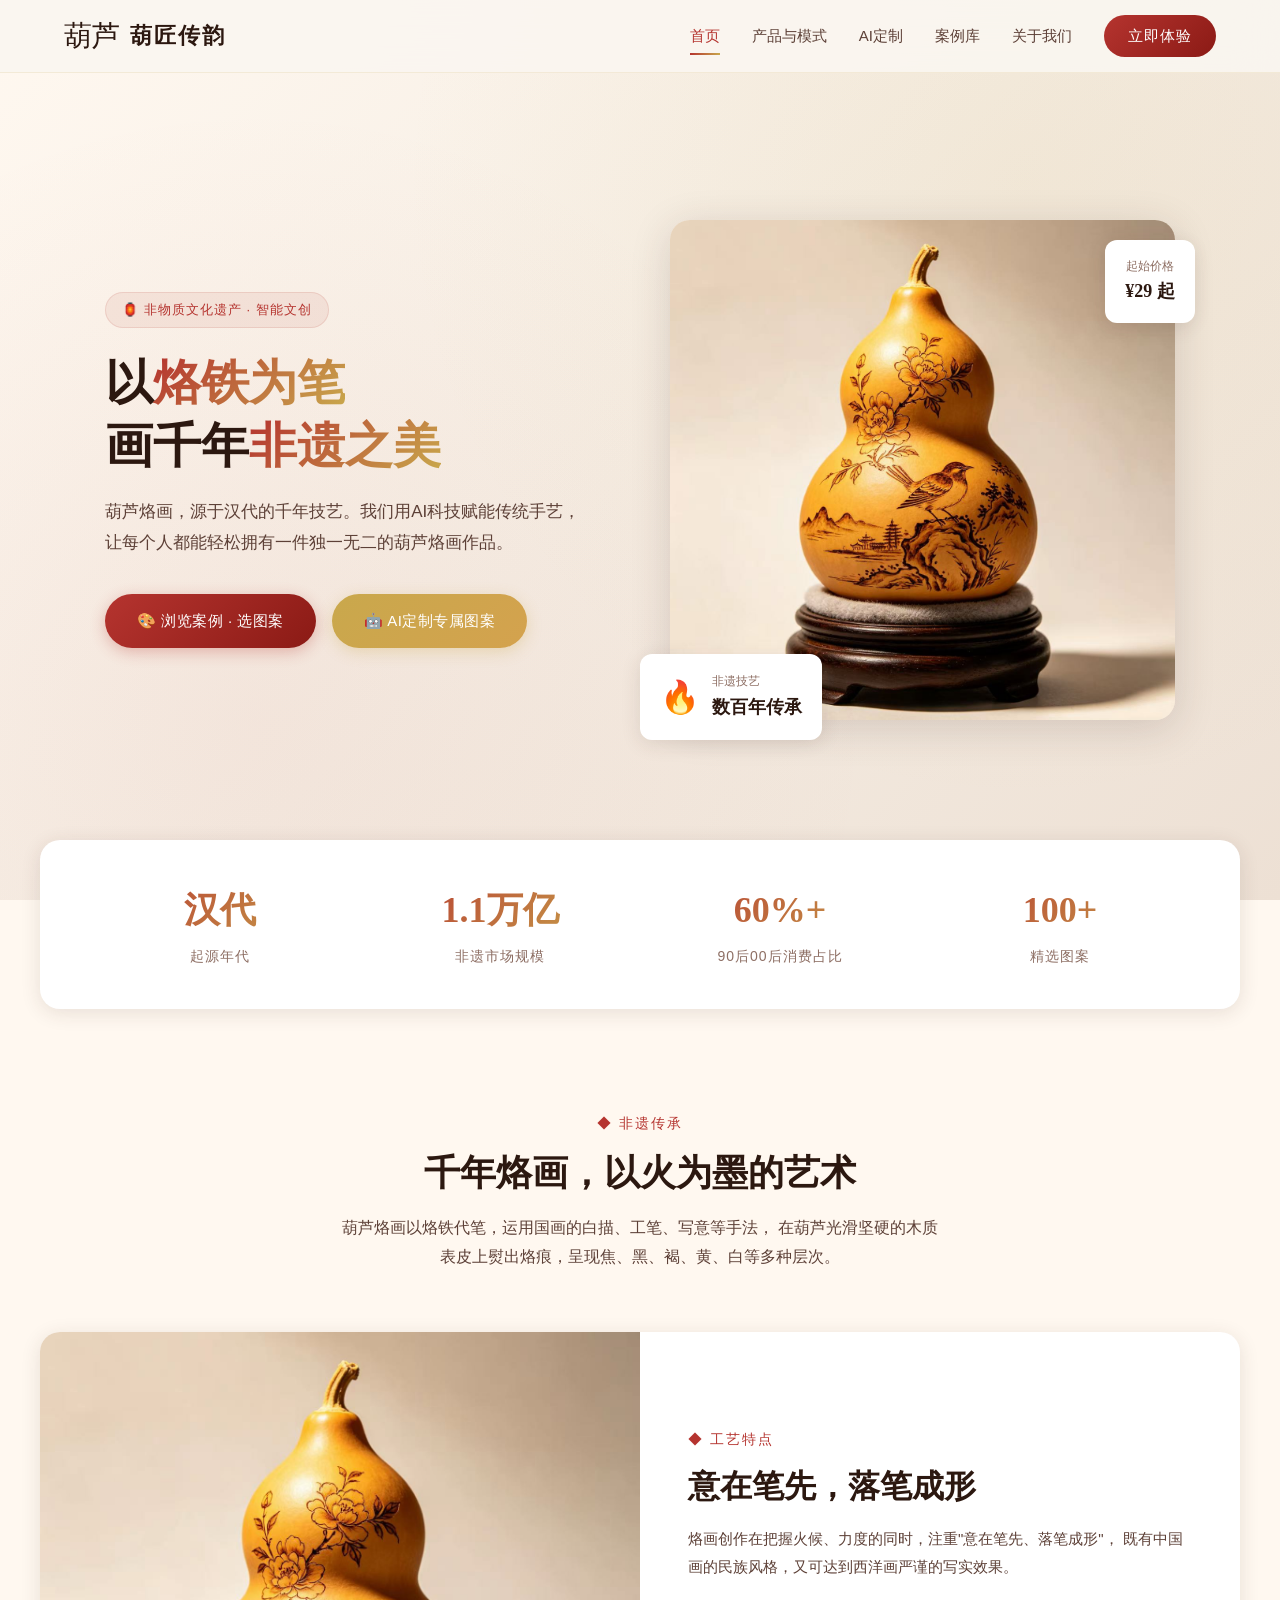
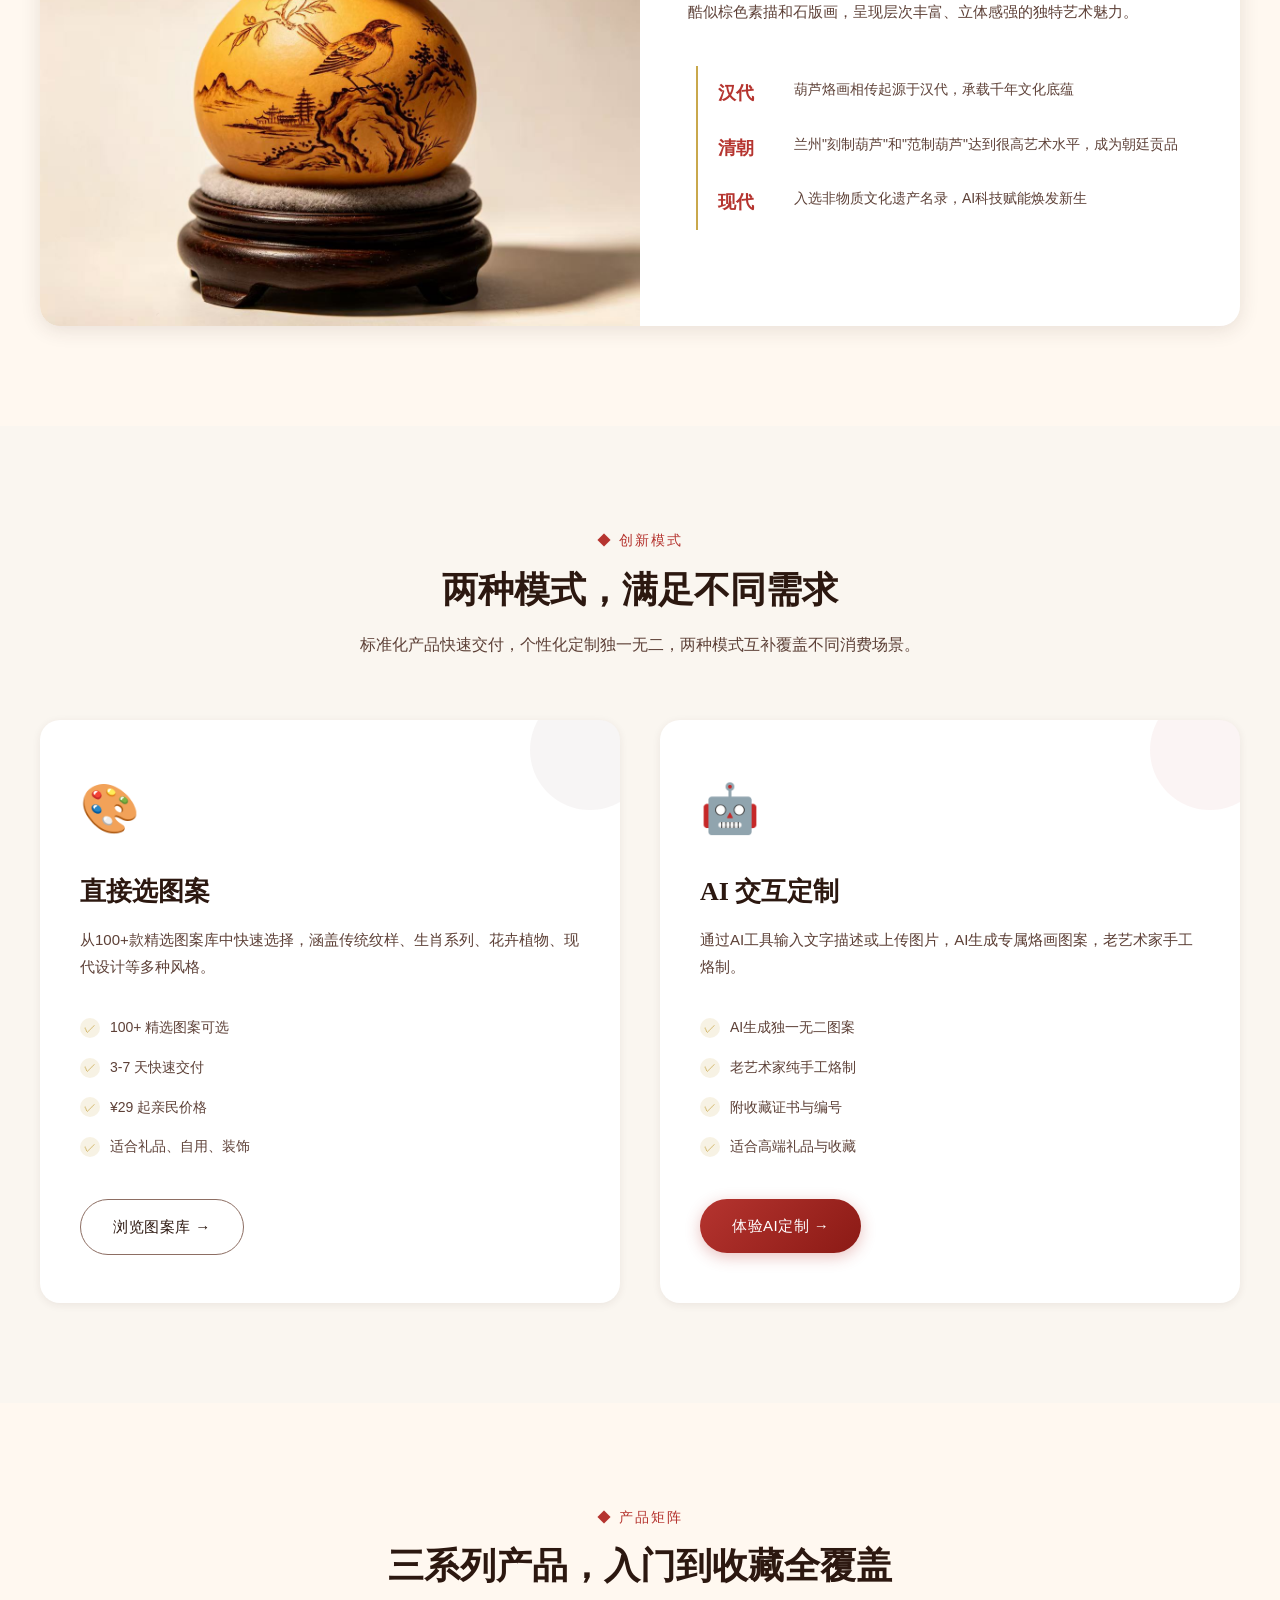
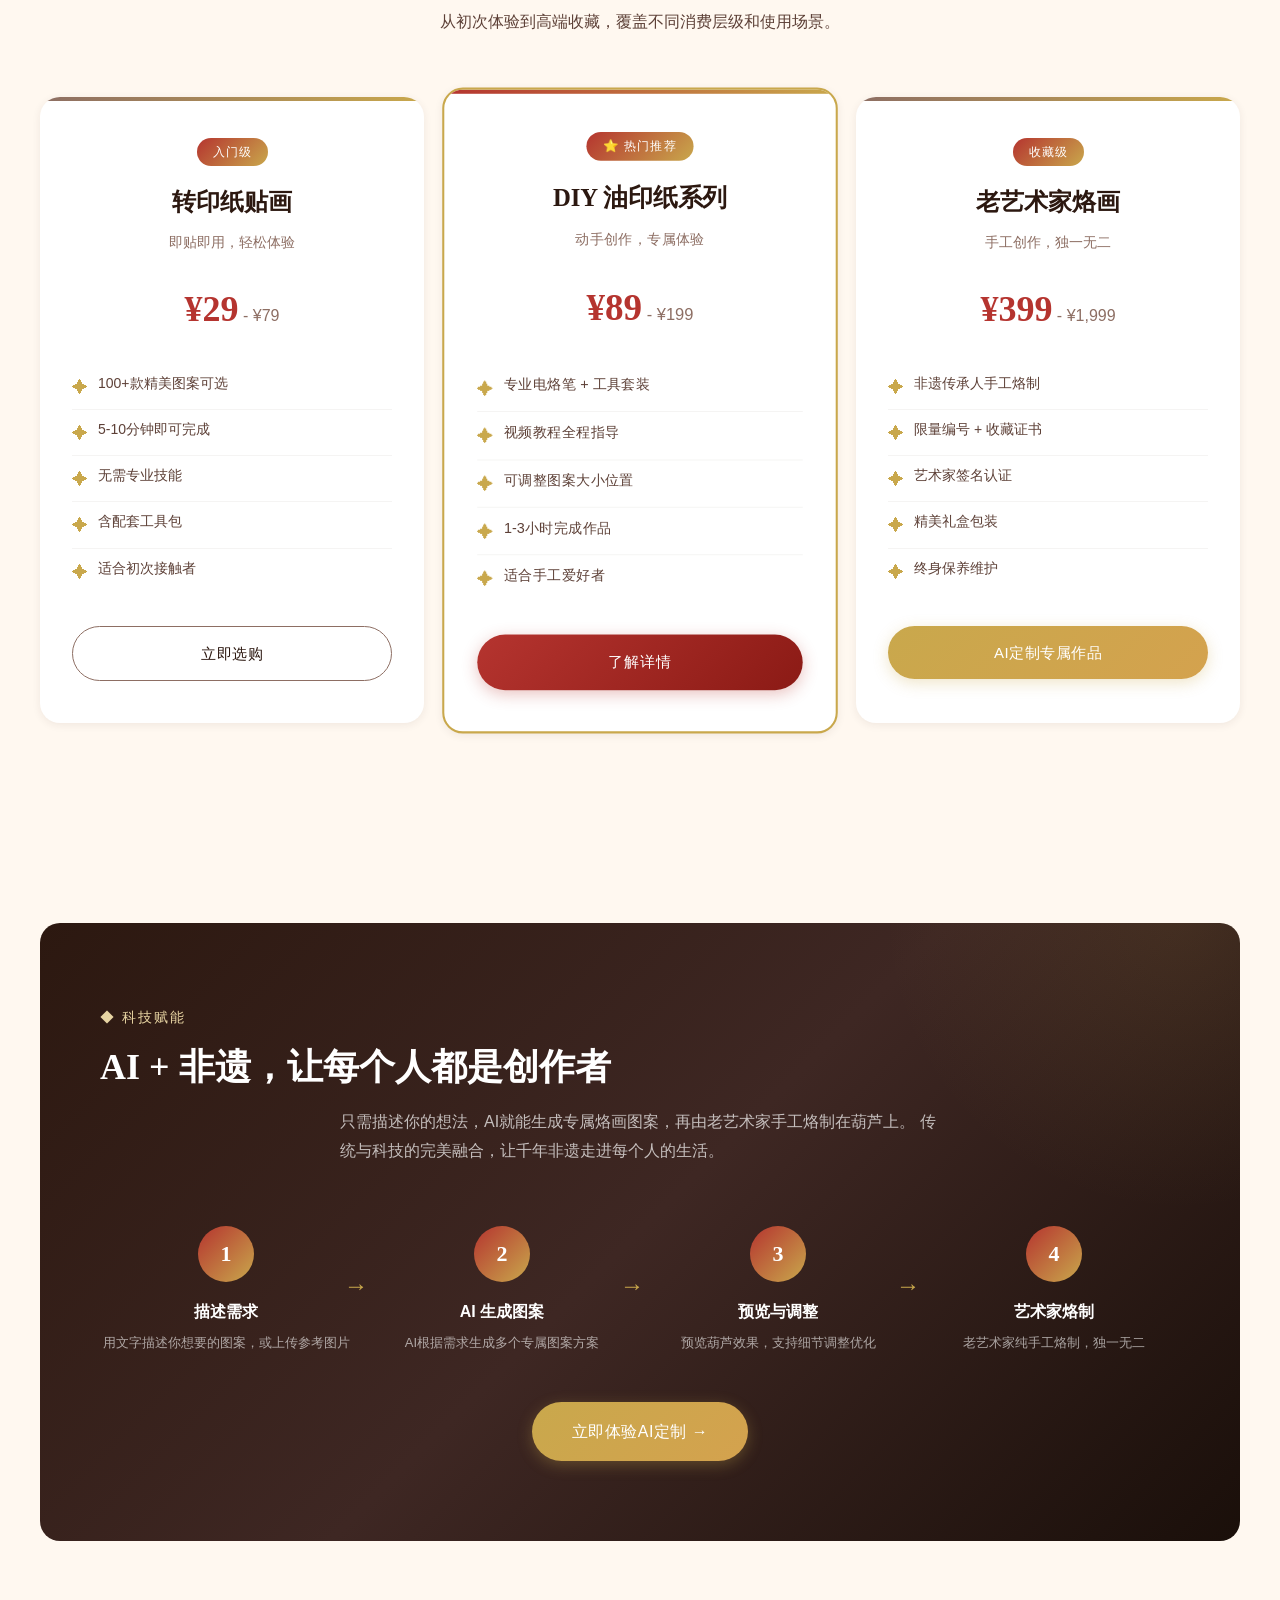
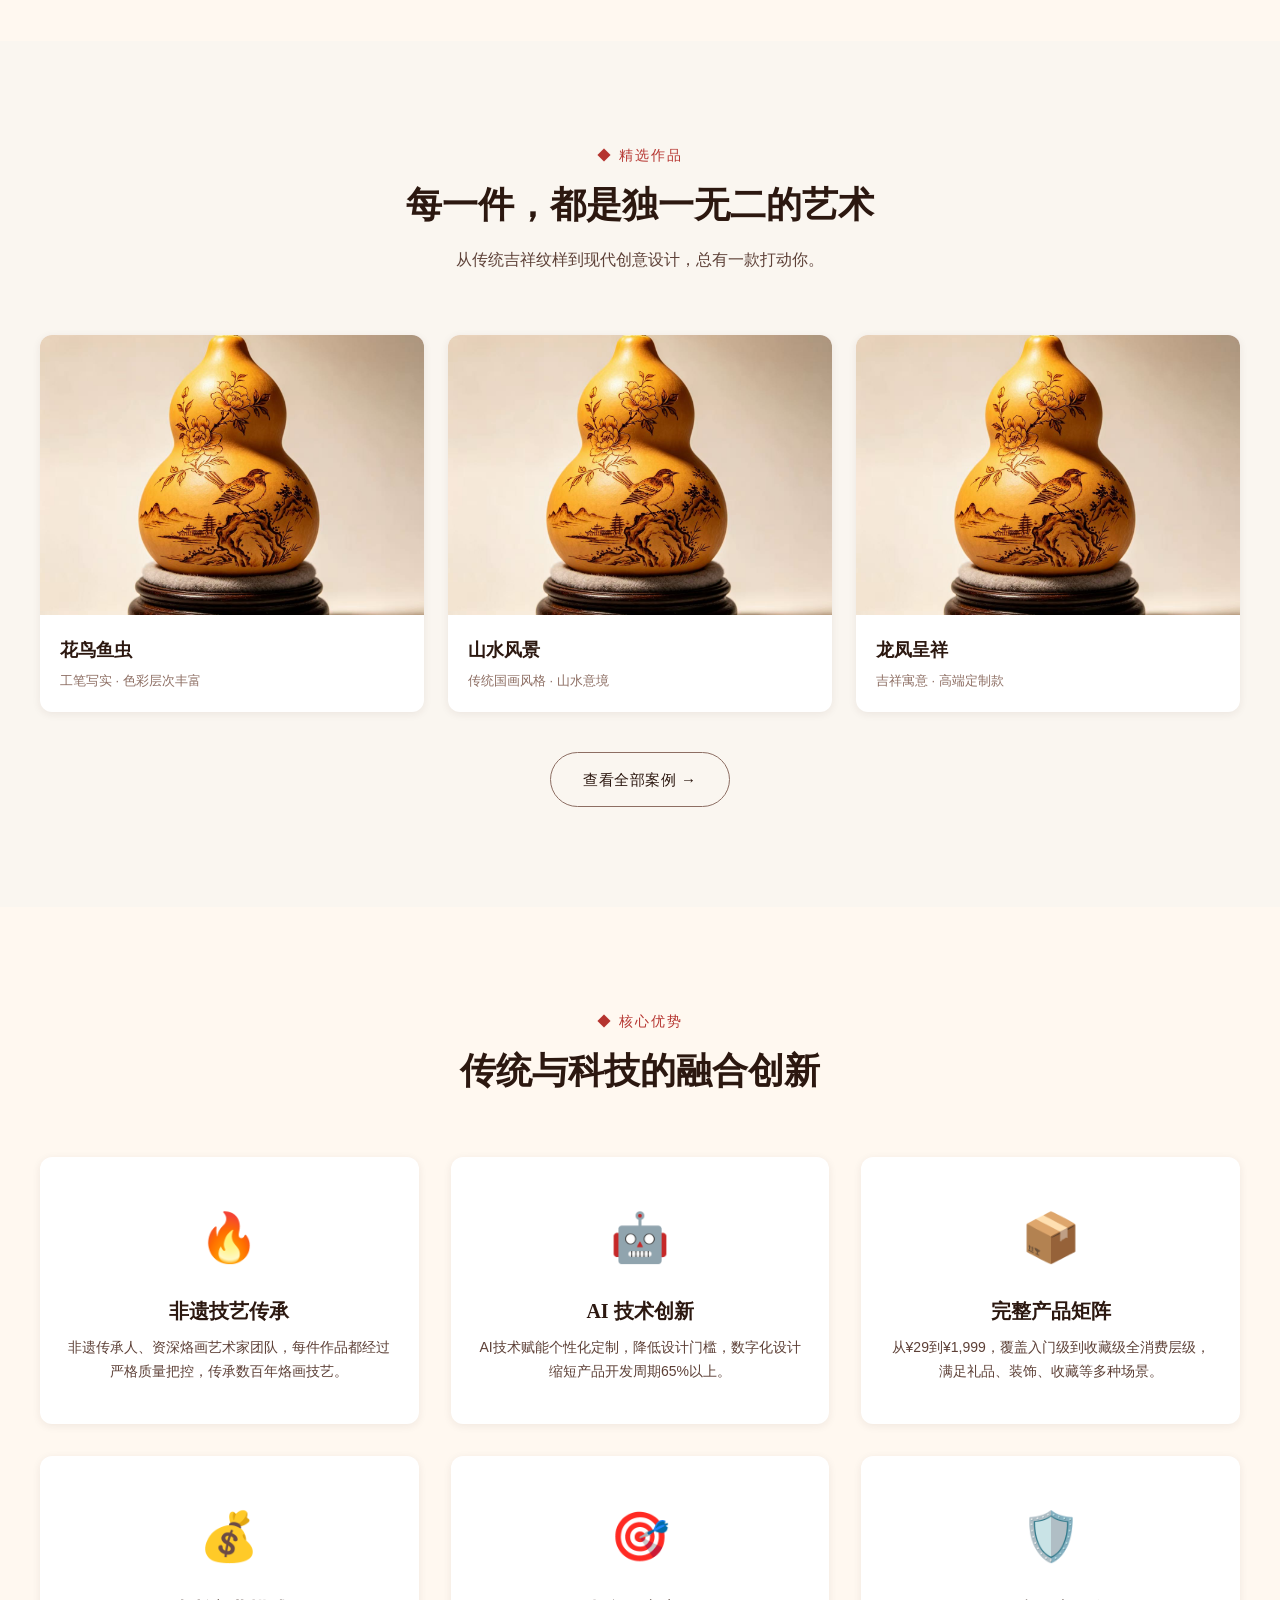
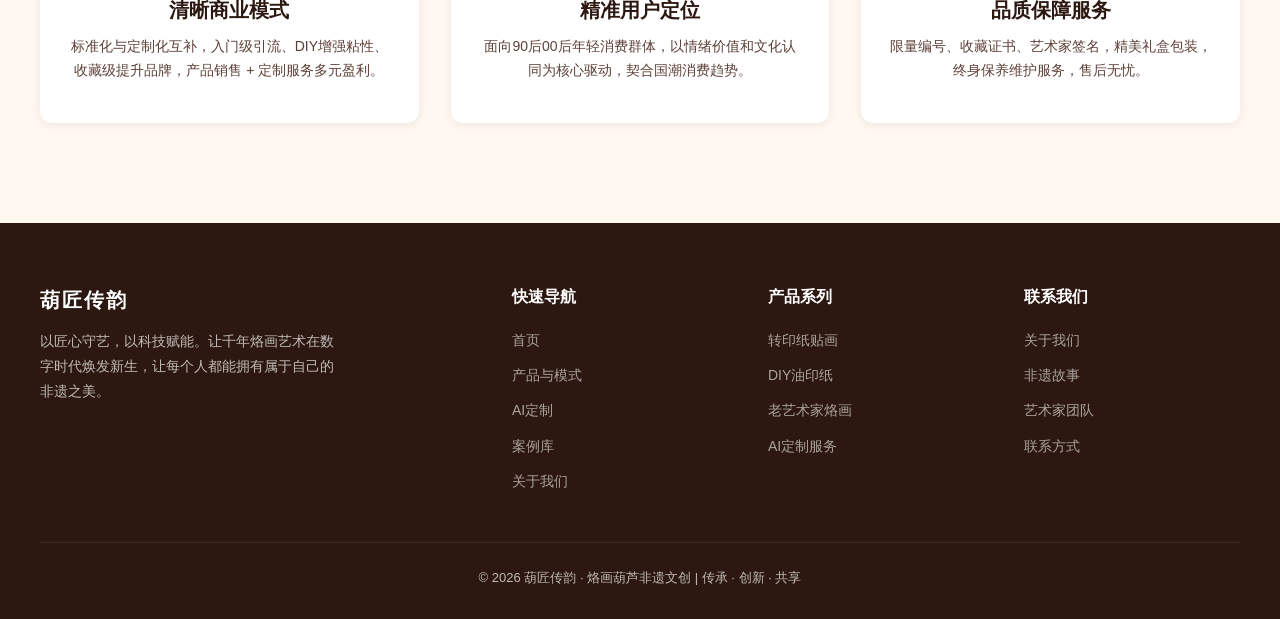
==== commit 068273b3: "feat: 替换为真实葫芦烙画图片，重构图案库为无分类展示" ====
--- a/index.html
+++ b/index.html
@@ -53,7 +53,7 @@
       </div>
       <div class="hero-image">
         <div class="hero-image-main">
-          <img src="images/Traditional_Chinese_gourd_pyro_2026-04-16T12-28-01.png" alt="葫芦烙画作品展示">
+          <img src="images/gallery-1.jpg" alt="葫芦烙画作品展示">
         </div>
         <div class="hero-float-card card-1">
           <span class="card-icon">🔥</span>
@@ -104,7 +104,7 @@
 
       <div class="heritage-story fade-in">
         <div class="heritage-image">
-          <img src="images/Traditional_Chinese_gourd_pyro_2026-04-16T12-28-41.png" alt="烙画葫芦传统工艺">
+          <img src="images/gallery-1.jpg" alt="烙画葫芦传统工艺">
         </div>
         <div class="heritage-content">
           <div class="section-tag">◆ 工艺特点</div>
@@ -308,7 +308,19 @@
       <div class="gallery-grid fade-in">
         <div class="gallery-item">
           <div class="image">
-            <img src="images/Traditional_Chinese_gourd_pyro_2026-04-16T12-28-01.png" alt="山水风景烙画">
+            <img src="images/gallery-1.jpg" alt="花鸟鱼虫烙画">
+            <div class="overlay">
+              <a href="gallery.html" class="btn btn-primary">查看详情</a>
+            </div>
+          </div>
+          <div class="info">
+            <h3>花鸟鱼虫</h3>
+            <p>工笔写实 · 色彩层次丰富</p>
+          </div>
+        </div>
+        <div class="gallery-item">
+          <div class="image">
+            <img src="images/gallery-1.jpg" alt="牡丹富贵烙画">
             <div class="overlay">
               <a href="gallery.html" class="btn btn-primary">查看详情</a>
             </div>
@@ -320,19 +332,10 @@
         </div>
         <div class="gallery-item">
           <div class="image">
-            <img src="images/Traditional_Chinese_gourd_pyro_2026-04-16T12-28-41.png" alt="花鸟鱼虫烙画">
+            <img src="images/gallery-1.jpg" alt="龙凤呈祥烙画">
             <div class="overlay">
               <a href="gallery.html" class="btn btn-primary">查看详情</a>
             </div>
-          </div>
-          <div class="info">
-            <h3>花鸟鱼虫</h3>
-            <p>工笔写实 · 色彩层次丰富</p>
-          </div>
-        </div>
-        <div class="gallery-item">
-          <div class="image" style="background:linear-gradient(135deg, var(--brown), var(--gold));display:flex;align-items:center;justify-content:center;">
-            <span style="font-size:64px;">🐉</span>
           </div>
           <div class="info">
             <h3>龙凤呈祥</h3>
